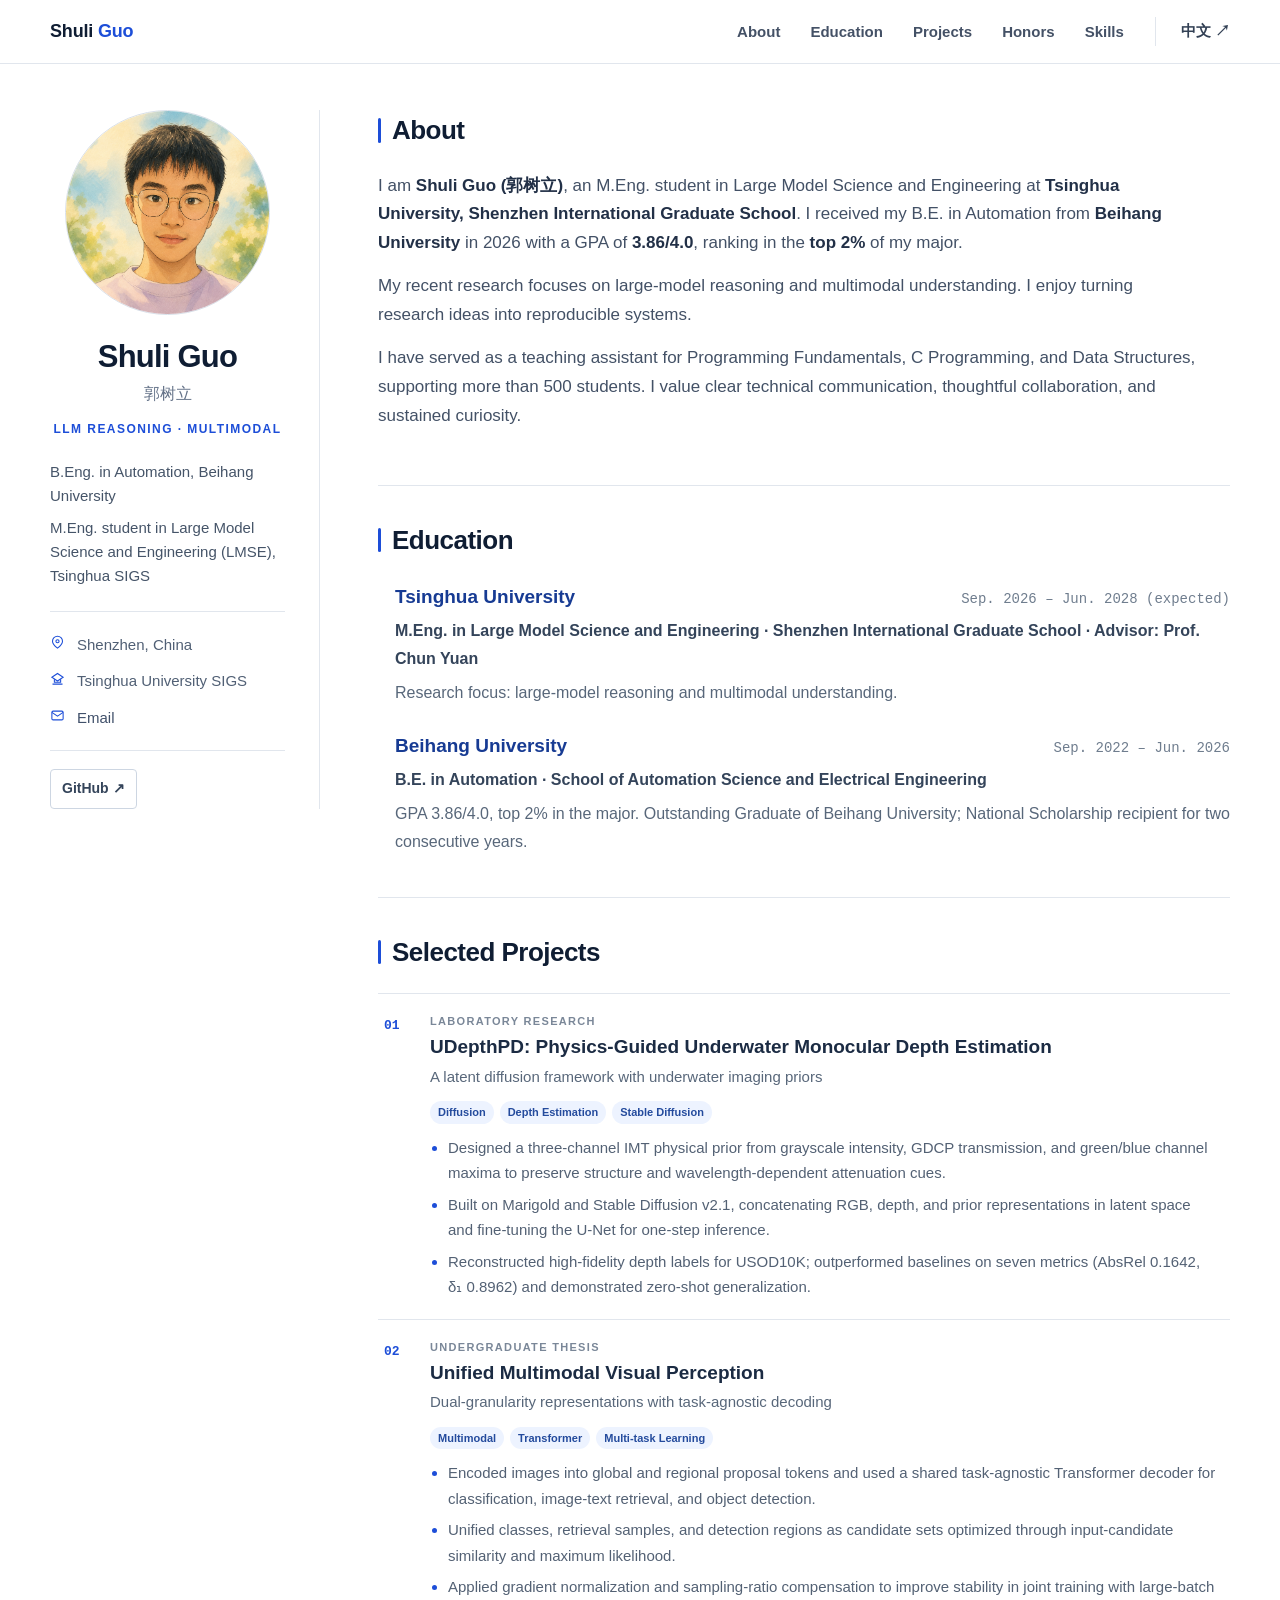
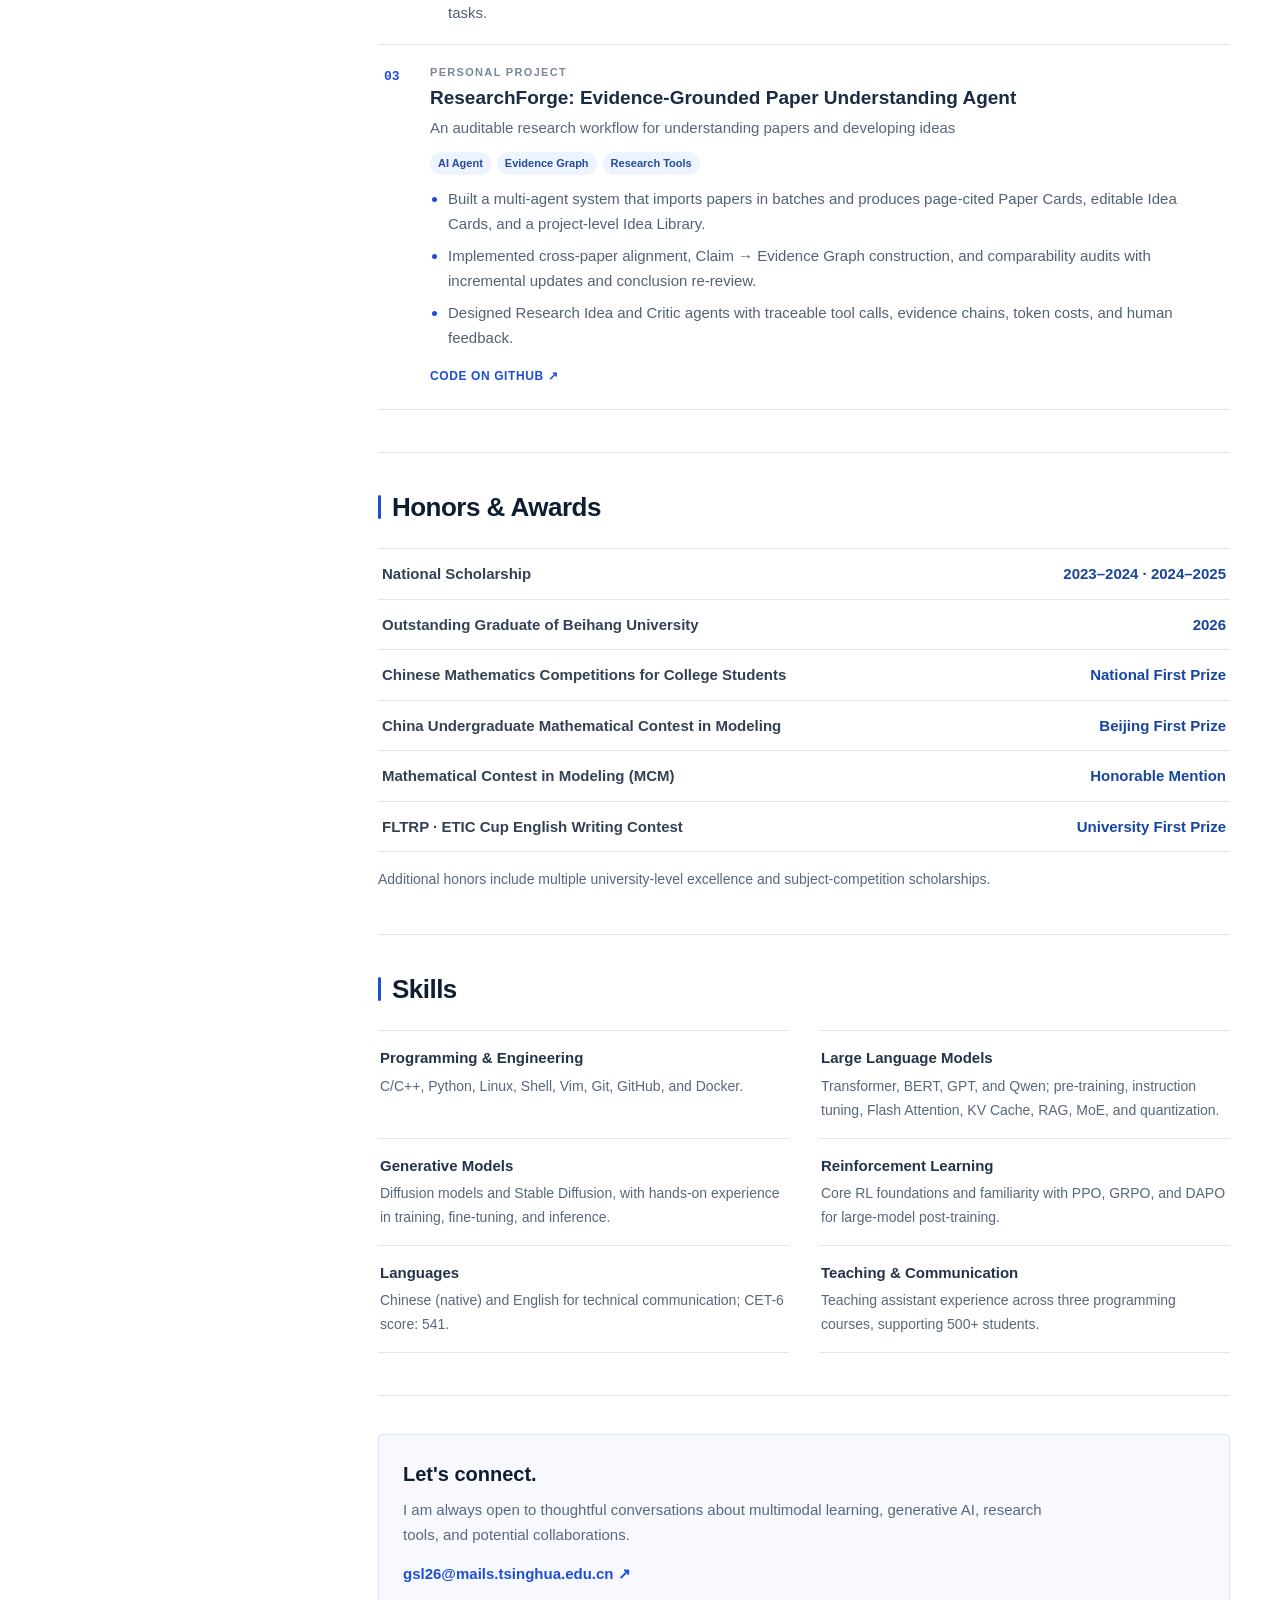
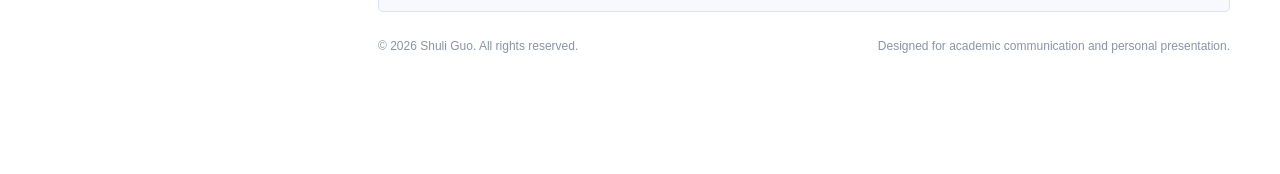
==== site/index.html @ 5a48313c "Refine research focus and simplify about section" ====
<!doctype html>
<html lang="en">
<head>
  <meta charset="utf-8">
  <meta name="viewport" content="width=device-width, initial-scale=1">
  <title>Shuli Guo — Homepage</title>
  <meta name="description" content="Shuli Guo — large language models, generative AI, multimodal perception, and research agents.">
  <link rel="canonical" href="https://baymaxthu.github.io/">
  <link rel="alternate" hreflang="en" href="https://baymaxthu.github.io/">
  <link rel="alternate" hreflang="zh-CN" href="https://baymaxthu.github.io/zh/">
  <meta property="og:type" content="website">
  <meta property="og:title" content="Shuli Guo — Homepage">
  <meta property="og:description" content="Large Language Models · Generative AI · Multimodal Perception">
  <meta property="og:url" content="https://baymaxthu.github.io/">
  <meta property="og:image" content="https://baymaxthu.github.io/assets/img/og.png">
  <link rel="stylesheet" href="assets/css/main.css">
</head>
<body>
  <header class="masthead">
    <div class="masthead-inner">
      <a class="site-title" href="#about">Shuli <span>Guo</span></a>
      <nav class="nav-links" aria-label="Primary navigation">
        <a href="#about">About</a>
        <a href="#education">Education</a>
        <a href="#projects">Projects</a>
        <a href="#honors">Honors</a>
        <a href="#skills">Skills</a>
      </nav>
      <div class="language-switch">
        <a href="zh/" lang="zh-CN" aria-label="切换到中文">中文 <span aria-hidden="true">↗</span></a>
      </div>
    </div>
  </header>

  <main class="page-shell">
    <aside class="profile" aria-label="Profile">
      <div class="avatar"><img src="assets/img/avatar.png" alt="Portrait of Shuli Guo"></div>
      <h1>Shuli Guo</h1>
      <p class="cn-name">郭树立</p>
      <p class="keywords">LLM REASONING · MULTIMODAL</p>
      <p class="bio education-bio">
        <span>B.Eng. in Automation, Beihang University</span>
        <span>M.Eng. student in Large Model Science and Engineering (LMSE), Tsinghua SIGS</span>
      </p>

      <ul class="profile-meta">
        <li>
          <svg viewBox="0 0 24 24" fill="none" stroke="currentColor"><path d="M20 10c0 5-8 11-8 11S4 15 4 10a8 8 0 1 1 16 0Z"/><circle cx="12" cy="10" r="2.5"/></svg>
          <span>Shenzhen, China</span>
        </li>
        <li>
          <svg viewBox="0 0 24 24" fill="none" stroke="currentColor"><path d="m3 10 9-6 9 6-9 6-9-6Z"/><path d="M7 13v5h10v-5M4 21h16"/></svg>
          <span>Tsinghua University SIGS</span>
        </li>
        <li>
          <svg viewBox="0 0 24 24" fill="none" stroke="currentColor"><rect x="3" y="5" width="18" height="14" rx="2"/><path d="m3 7 9 6 9-6"/></svg>
          <a href="mailto:gsl26@mails.tsinghua.edu.cn">Email</a>
        </li>
      </ul>

      <div class="profile-actions">
        <a href="https://github.com/BaymaxTHU" target="_blank" rel="noreferrer">GitHub ↗</a>
      </div>
    </aside>

    <article class="content">
      <section id="about" class="intro anchor">
        <div class="section-title"><h2>About</h2></div>
        <p>
          I am <strong>Shuli Guo (郭树立)</strong>, an M.Eng. student in Large Model Science and Engineering at <strong>Tsinghua University, Shenzhen International Graduate School</strong>. I received my B.E. in Automation from <strong>Beihang University</strong> in 2026 with a GPA of <strong>3.86/4.0</strong>, ranking in the <strong>top 2%</strong> of my major.
        </p>
        <p>
          My recent research focuses on large-model reasoning and multimodal understanding. I enjoy turning research ideas into reproducible systems.
        </p>
        <p>
          I have served as a teaching assistant for Programming Fundamentals, C Programming, and Data Structures, supporting more than 500 students. I value clear technical communication, thoughtful collaboration, and sustained curiosity.
        </p>
      </section>

      <section id="education" class="section anchor">
        <div class="section-title"><h2>Education</h2><span>02</span></div>
        <div class="cv-list">
          <div class="cv-item">
            <div class="cv-header"><h3>Tsinghua University</h3><time>Sep. 2026 – Jun. 2028 (expected)</time></div>
            <div class="cv-meta">M.Eng. in Large Model Science and Engineering · Shenzhen International Graduate School · Advisor: Prof. Chun Yuan</div>
            <p>Research focus: large-model reasoning and multimodal understanding.</p>
          </div>
          <div class="cv-item">
            <div class="cv-header"><h3>Beihang University</h3><time>Sep. 2022 – Jun. 2026</time></div>
            <div class="cv-meta">B.E. in Automation · School of Automation Science and Electrical Engineering</div>
            <p>GPA 3.86/4.0, top 2% in the major. Outstanding Graduate of Beihang University; National Scholarship recipient for two consecutive years.</p>
          </div>
        </div>
      </section>

      <section id="projects" class="section anchor">
        <div class="section-title"><h2>Selected Projects</h2><span>03</span></div>
        <div class="project-list">
          <article class="project">
            <div class="project-index">01</div>
            <div class="project-body">
              <p class="project-label">Laboratory Research</p>
              <h3>UDepthPD: Physics-Guided Underwater Monocular Depth Estimation</h3>
              <p class="project-subtitle">A latent diffusion framework with underwater imaging priors</p>
              <div class="project-tags"><span>Diffusion</span><span>Depth Estimation</span><span>Stable Diffusion</span></div>
              <ul>
                <li>Designed a three-channel IMT physical prior from grayscale intensity, GDCP transmission, and green/blue channel maxima to preserve structure and wavelength-dependent attenuation cues.</li>
                <li>Built on Marigold and Stable Diffusion v2.1, concatenating RGB, depth, and prior representations in latent space and fine-tuning the U-Net for one-step inference.</li>
                <li>Reconstructed high-fidelity depth labels for USOD10K; outperformed baselines on seven metrics (AbsRel 0.1642, δ₁ 0.8962) and demonstrated zero-shot generalization.</li>
              </ul>
            </div>
          </article>

          <article class="project">
            <div class="project-index">02</div>
            <div class="project-body">
              <p class="project-label">Undergraduate Thesis</p>
              <h3>Unified Multimodal Visual Perception</h3>
              <p class="project-subtitle">Dual-granularity representations with task-agnostic decoding</p>
              <div class="project-tags"><span>Multimodal</span><span>Transformer</span><span>Multi-task Learning</span></div>
              <ul>
                <li>Encoded images into global and regional proposal tokens and used a shared task-agnostic Transformer decoder for classification, image-text retrieval, and object detection.</li>
                <li>Unified classes, retrieval samples, and detection regions as candidate sets optimized through input-candidate similarity and maximum likelihood.</li>
                <li>Applied gradient normalization and sampling-ratio compensation to improve stability in joint training with large-batch tasks.</li>
              </ul>
            </div>
          </article>

          <article class="project">
            <div class="project-index">03</div>
            <div class="project-body">
              <p class="project-label">Personal Project</p>
              <h3>ResearchForge: Evidence-Grounded Paper Understanding Agent</h3>
              <p class="project-subtitle">An auditable research workflow for understanding papers and developing ideas</p>
              <div class="project-tags"><span>AI Agent</span><span>Evidence Graph</span><span>Research Tools</span></div>
              <ul>
                <li>Built a multi-agent system that imports papers in batches and produces page-cited Paper Cards, editable Idea Cards, and a project-level Idea Library.</li>
                <li>Implemented cross-paper alignment, Claim → Evidence Graph construction, and comparability audits with incremental updates and conclusion re-review.</li>
                <li>Designed Research Idea and Critic agents with traceable tool calls, evidence chains, token costs, and human feedback.</li>
              </ul>
              <div class="project-links"><a href="https://github.com/BaymaxTHU/ResearchForge" target="_blank" rel="noreferrer">Code on GitHub ↗</a></div>
            </div>
          </article>
        </div>
      </section>

      <section id="honors" class="section anchor">
        <div class="section-title"><h2>Honors &amp; Awards</h2><span>04</span></div>
        <div class="honors">
          <div class="honor"><strong>National Scholarship</strong><span>2023–2024 · 2024–2025</span></div>
          <div class="honor"><strong>Outstanding Graduate of Beihang University</strong><span>2026</span></div>
          <div class="honor"><strong>Chinese Mathematics Competitions for College Students</strong><span>National First Prize</span></div>
          <div class="honor"><strong>China Undergraduate Mathematical Contest in Modeling</strong><span>Beijing First Prize</span></div>
          <div class="honor"><strong>Mathematical Contest in Modeling (MCM)</strong><span>Honorable Mention</span></div>
          <div class="honor"><strong>FLTRP · ETIC Cup English Writing Contest</strong><span>University First Prize</span></div>
        </div>
        <p class="honor-note">Additional honors include multiple university-level excellence and subject-competition scholarships.</p>
      </section>

      <section id="skills" class="section anchor">
        <div class="section-title"><h2>Skills</h2><span>05</span></div>
        <div class="skills-grid">
          <div class="skill"><h3>Programming &amp; Engineering</h3><p>C/C++, Python, Linux, Shell, Vim, Git, GitHub, and Docker.</p></div>
          <div class="skill"><h3>Large Language Models</h3><p>Transformer, BERT, GPT, and Qwen; pre-training, instruction tuning, Flash Attention, KV Cache, RAG, MoE, and quantization.</p></div>
          <div class="skill"><h3>Generative Models</h3><p>Diffusion models and Stable Diffusion, with hands-on experience in training, fine-tuning, and inference.</p></div>
          <div class="skill"><h3>Reinforcement Learning</h3><p>Core RL foundations and familiarity with PPO, GRPO, and DAPO for large-model post-training.</p></div>
          <div class="skill"><h3>Languages</h3><p>Chinese (native) and English for technical communication; CET-6 score: 541.</p></div>
          <div class="skill"><h3>Teaching &amp; Communication</h3><p>Teaching assistant experience across three programming courses, supporting 500+ students.</p></div>
        </div>
      </section>

      <section class="section anchor" id="contact">
        <div class="contact-box">
          <h2>Let&apos;s connect.</h2>
          <p>I am always open to thoughtful conversations about multimodal learning, generative AI, research tools, and potential collaborations.</p>
          <a href="mailto:gsl26@mails.tsinghua.edu.cn">gsl26@mails.tsinghua.edu.cn ↗</a>
        </div>
        <footer class="page-footer"><span>© 2026 Shuli Guo. All rights reserved.</span><span>Designed for academic communication and personal presentation.</span></footer>
      </section>
    </article>
  </main>
</body>
</html>
---- site/assets/css/main.css ----
:root {
  --ink: #152033;
  --heading: #0f1d33;
  --muted: #58677a;
  --soft-muted: #7c8999;
  --line: #e1e6ed;
  --soft: #f7f9fc;
  --paper: #ffffff;
  --accent: #1d4ed8;
  --accent-dark: #153da8;
  --nav-height: 64px;
}

* { box-sizing: border-box; }
html { scroll-behavior: smooth; }
body {
  margin: 0;
  background: var(--paper);
  color: var(--ink);
  font-family: "Trebuchet MS", "PingFang SC", "Microsoft YaHei", Helvetica, Arial, sans-serif;
  font-size: 17px;
  line-height: 1.7;
  text-rendering: optimizeLegibility;
  -webkit-font-smoothing: antialiased;
}
a { color: var(--accent); text-decoration: none; }
a:hover { color: var(--accent-dark); }
::selection { background: #dbe7ff; color: #10265e; }

.masthead {
  position: sticky;
  top: 0;
  z-index: 50;
  height: var(--nav-height);
  border-bottom: 1px solid var(--line);
  background: rgb(255 255 255 / 94%);
  backdrop-filter: blur(14px);
}
.masthead-inner {
  display: flex;
  align-items: center;
  width: min(1180px, calc(100% - 48px));
  height: 100%;
  margin: 0 auto;
}
.site-title {
  margin-right: auto;
  color: var(--heading);
  font-size: 18px;
  font-weight: 760;
  letter-spacing: -.01em;
}
.site-title span { color: var(--accent); }
.nav-links { display: flex; align-items: center; gap: 30px; }
.nav-links a {
  position: relative;
  color: #445166;
  font-size: 15px;
  font-weight: 560;
}
.nav-links a::after {
  content: "";
  position: absolute;
  right: 100%;
  bottom: -9px;
  left: 0;
  height: 2px;
  background: var(--accent);
  transition: right .18s ease;
}
.nav-links a:hover { color: var(--accent); }
.nav-links a:hover::after { right: 0; }
.language-switch { margin-left: 31px; padding-left: 25px; border-left: 1px solid var(--line); }
.language-switch a { color: #334155; font-size: 15px; font-weight: 650; }

.page-shell {
  display: grid;
  grid-template-columns: 270px minmax(0, 1fr);
  gap: 58px;
  width: min(1180px, calc(100% - 48px));
  margin: 0 auto;
  padding: 46px 0 76px;
}
.profile {
  position: sticky;
  top: calc(var(--nav-height) + 36px);
  align-self: start;
  padding-right: 34px;
  border-right: 1px solid var(--line);
}
.avatar {
  width: 205px;
  height: 205px;
  margin: 0 auto 23px;
  overflow: hidden;
  border: 1px solid #d9e0e9;
  border-radius: 50%;
  background: var(--soft);
}
.avatar img { width: 100%; height: 100%; object-fit: cover; object-position: center; }
.profile h1 {
  margin: 0;
  color: var(--heading);
  font-size: 31px;
  font-weight: 780;
  line-height: 1.2;
  text-align: center;
  letter-spacing: -.025em;
}
.profile .cn-name { margin: 5px 0 12px; color: #657389; font-size: 16px; text-align: center; }
.profile .keywords { margin: 0 0 20px; color: var(--accent); font-size: 12px; font-weight: 780; letter-spacing: .12em; text-align: center; }
.profile .bio { margin: 0 0 23px; color: #455468; font-size: 15px; line-height: 1.6; }
.profile .education-bio { display: grid; gap: 8px; }
.profile .education-bio span { display: block; }
.profile-meta {
  display: grid;
  gap: 11px;
  padding: 20px 0;
  margin: 0;
  border-top: 1px solid var(--line);
  border-bottom: 1px solid var(--line);
  list-style: none;
}
.profile-meta li { display: grid; grid-template-columns: 18px 1fr; align-items: start; gap: 9px; color: #516075; font-size: 15px; }
.profile-meta svg { width: 15px; height: 15px; margin-top: 3px; color: var(--accent); stroke-width: 1.7; }
.profile-meta a { color: #40506a; }
.profile-actions { display: flex; gap: 8px; margin-top: 18px; }
.profile-actions a {
  display: inline-flex;
  align-items: center;
  padding: 7px 11px;
  border: 1px solid #cdd6e2;
  border-radius: 4px;
  color: #34445a;
  background: #fff;
  font-size: 14px;
  font-weight: 650;
  transition: color .18s, border-color .18s, background .18s;
}
.profile-actions a:hover { color: var(--accent); border-color: #9db4ed; background: #f8faff; }

.content { min-width: 0; padding-top: 4px; }
.anchor { scroll-margin-top: calc(var(--nav-height) + 24px); }
.intro { padding: 0 0 40px; }
.intro p { max-width: 820px; margin: 0 0 14px; color: #435166; font-size: 17px; }
.intro strong { color: #223047; font-weight: 700; }
.section { padding: 38px 0 42px; border-top: 1px solid var(--line); }
.section-title {
  position: relative;
  display: flex;
  align-items: center;
  gap: 10px;
  margin: 0 0 25px;
  padding-left: 14px;
}
.section-title::before {
  content: "";
  position: absolute;
  top: 4px;
  bottom: 4px;
  left: 0;
  width: 3px;
  border-radius: 2px;
  background: var(--accent);
}
.section-title h2 { margin: 0; color: var(--heading); font-size: 26px; font-weight: 730; line-height: 1.25; letter-spacing: -.02em; }
.section-title > span { display: none; }

.cv-list { display: grid; gap: 24px; }
.cv-item { padding-left: 17px; }
.cv-item::before { display: none; }
.cv-header { display: flex; align-items: baseline; justify-content: space-between; gap: 24px; }
.cv-header h3 { margin: 0; color: #173b93; font-size: 19px; font-weight: 720; }
.cv-header time { flex: 0 0 auto; color: #6f7d8e; font-family: ui-monospace, "SFMono-Regular", Consolas, monospace; font-size: 14px; }
.cv-meta { margin: 4px 0 7px; color: #34445a; font-size: 16px; font-weight: 620; }
.cv-item p { margin: 0; color: var(--muted); font-size: 16px; }

.project-list { display: grid; }
.project {
  display: grid;
  grid-template-columns: 52px 1fr;
  border-top: 1px solid var(--line);
  background: #fff;
}
.project:last-child { border-bottom: 1px solid var(--line); }
.project:hover { background: #fafbfe; }
.project-index {
  display: flex;
  justify-content: flex-start;
  padding: 21px 0 0 6px;
  color: var(--accent);
  font-family: ui-monospace, "SFMono-Regular", Consolas, monospace;
  font-size: 13px;
  font-weight: 740;
}
.project-body { padding: 18px 12px 19px 0; }
.project-label { margin: 0 0 3px; color: #7a8798; font-size: 11px; font-weight: 800; letter-spacing: .12em; text-transform: uppercase; }
.project h3 { margin: 0; color: #1b2b43; font-size: 19px; font-weight: 700; line-height: 1.4; }
.project-subtitle { margin: 3px 0 12px; color: var(--muted); font-size: 15px; }
.project-tags { display: flex; flex-wrap: wrap; gap: 6px; margin-bottom: 11px; }
.project-tags span { padding: 2px 8px; border-radius: 99px; background: #edf3ff; color: #244b9d; font-size: 11px; font-weight: 650; }
.project ul { display: grid; gap: 6px; padding-left: 18px; margin: 0; color: #536174; font-size: 15px; }
.project li::marker { color: var(--accent); }
.project-links { margin-top: 10px; }
.project-links a { font-size: 12px; font-weight: 750; letter-spacing: .05em; text-transform: uppercase; }

.honors { display: grid; border-top: 1px solid var(--line); }
.honor { display: grid; grid-template-columns: 1fr auto; gap: 20px; padding: 12px 4px; border-bottom: 1px solid var(--line); }
.honor strong { color: #344155; font-size: 15px; font-weight: 620; }
.honor span { color: #17459f; font-size: 15px; font-weight: 650; }
.honor-note { margin: 16px 0 0; color: var(--muted); font-size: 14px; }

.skills-grid { display: grid; grid-template-columns: repeat(2, 1fr); column-gap: 30px; row-gap: 0; }
.skill { padding: 14px 2px 15px; border-top: 1px solid var(--line); }
.skill:nth-last-child(-n + 2) { border-bottom: 1px solid var(--line); }
.skill h3 { margin: 0 0 4px; color: #24334a; font-size: 15px; }
.skill p { margin: 0; color: var(--muted); font-size: 14px; }

.contact-box { padding: 22px 24px; border: 1px solid #d9e3f7; border-radius: 5px; background: #f7f9fe; }
.contact-box h2 { margin: 0 0 6px; color: var(--heading); font-size: 20px; font-weight: 720; }
.contact-box p { max-width: 640px; margin: 0 0 12px; color: #59687b; font-size: 15px; }
.contact-box a { color: var(--accent); font-size: 15px; font-weight: 680; }
.page-footer { display: flex; justify-content: space-between; padding-top: 24px; color: #8a95a4; font-size: 12px; }

@media (max-width: 930px) {
  .nav-links { gap: 18px; }
  .page-shell { grid-template-columns: 220px minmax(0, 1fr); gap: 38px; }
  .profile { padding-right: 24px; }
  .avatar { width: 165px; height: 165px; }
}

@media (max-width: 720px) {
  :root { --nav-height: 58px; }
  .masthead-inner { width: calc(100% - 30px); }
  .nav-links { display: none; }
  .language-switch { margin-left: 12px; padding-left: 12px; }
  .page-shell { display: block; width: min(100% - 32px, 620px); padding-top: 27px; }
  .profile {
    position: static;
    display: grid;
    grid-template-columns: 96px 1fr;
    column-gap: 18px;
    padding: 0 0 27px;
    border-right: 0;
    border-bottom: 1px solid var(--line);
  }
  .avatar { grid-row: span 4; width: 96px; height: 96px; margin: 0; }
  .profile h1 { align-self: end; font-size: 23px; text-align: left; }
  .profile .cn-name, .profile .keywords { margin-bottom: 3px; text-align: left; }
  .profile .bio { grid-column: 1 / -1; margin: 17px 0 0; }
  .profile-meta { grid-column: 1 / -1; grid-template-columns: repeat(2, 1fr); margin-top: 17px; }
  .profile-actions { grid-column: 1 / -1; }
  .content { padding-top: 31px; }
  .intro { padding-bottom: 35px; }
  .section { padding: 34px 0 38px; }
  .cv-header { display: block; }
  .cv-header time { display: block; margin-top: 3px; }
  .project { grid-template-columns: 38px 1fr; }
  .project-index { padding-left: 2px; }
  .project-body { padding-right: 0; }
  .honor { grid-template-columns: 1fr; gap: 2px; }
  .skills-grid { grid-template-columns: 1fr; }
  .skill:nth-last-child(2) { border-bottom: 0; }
  .page-footer { display: grid; gap: 2px; }
}

@media (prefers-reduced-motion: reduce) {
  html { scroll-behavior: auto; }
  *, *::before, *::after { transition: none !important; }
}
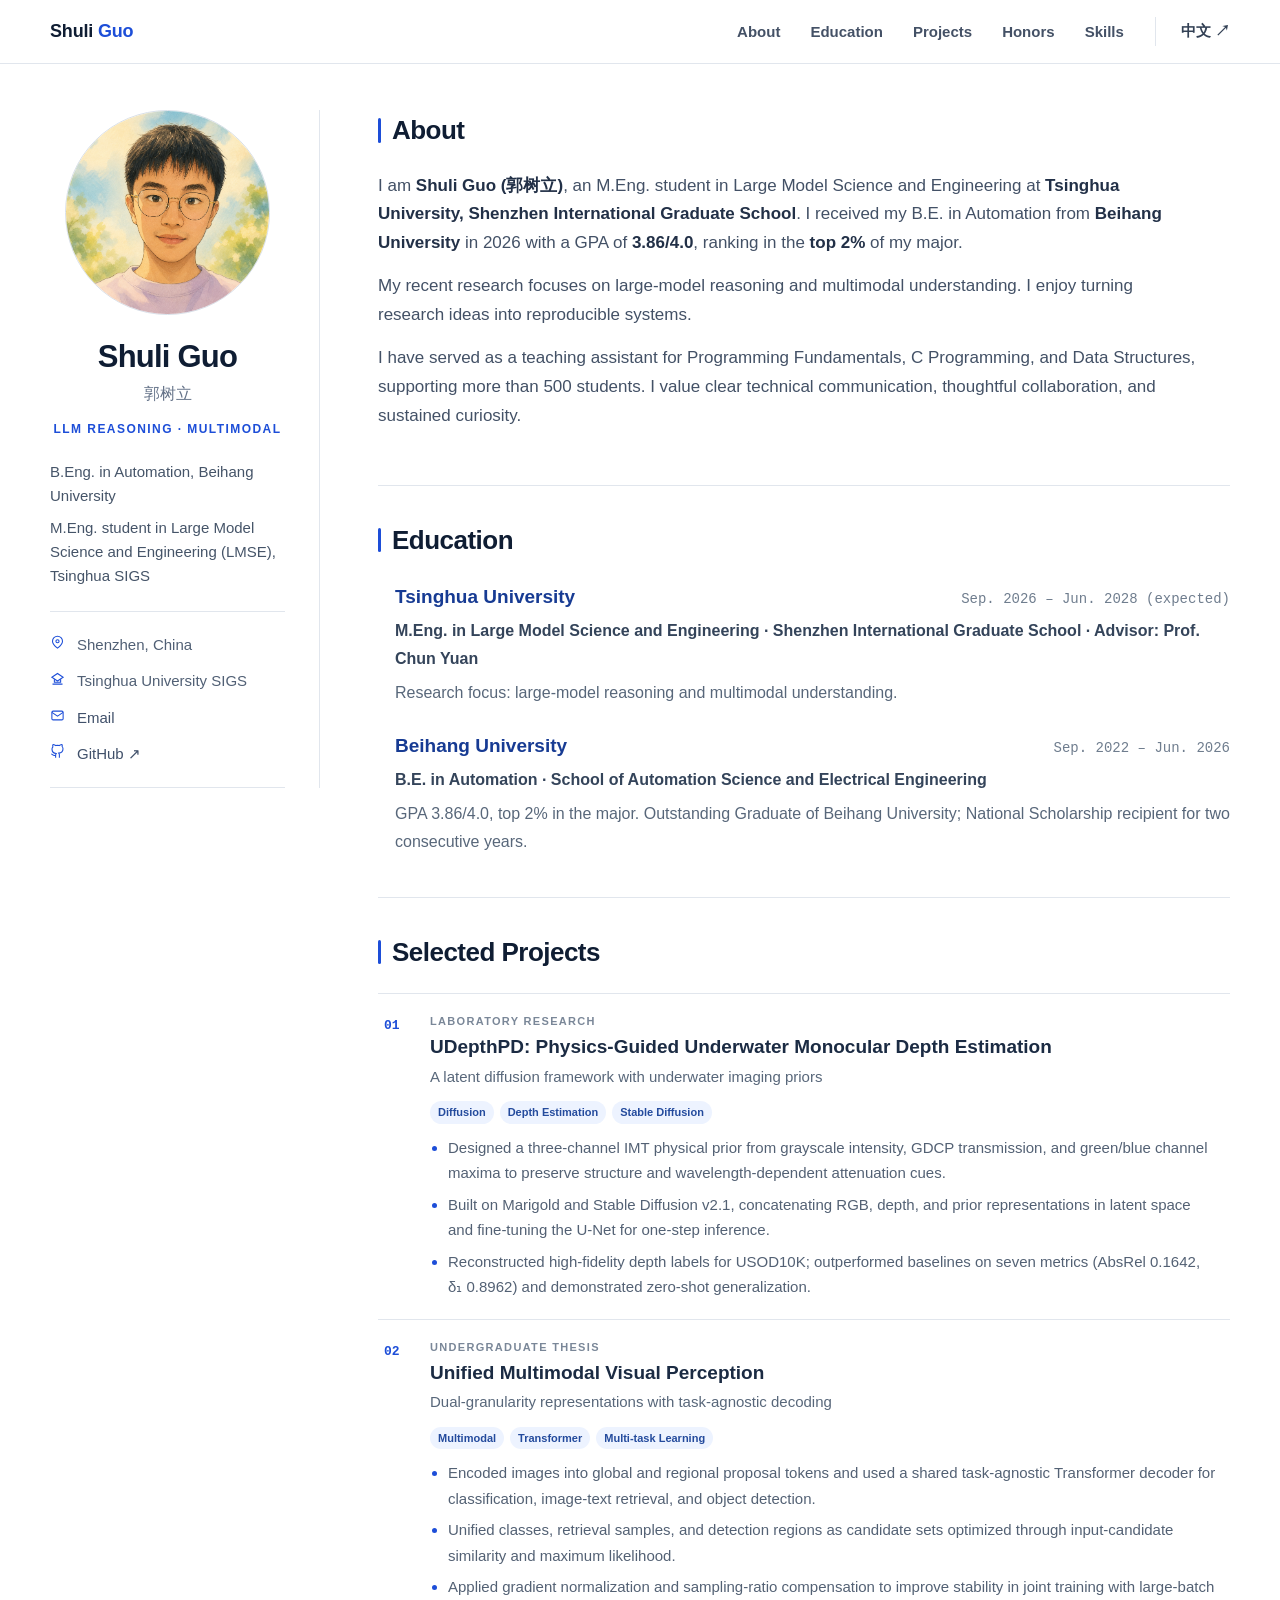
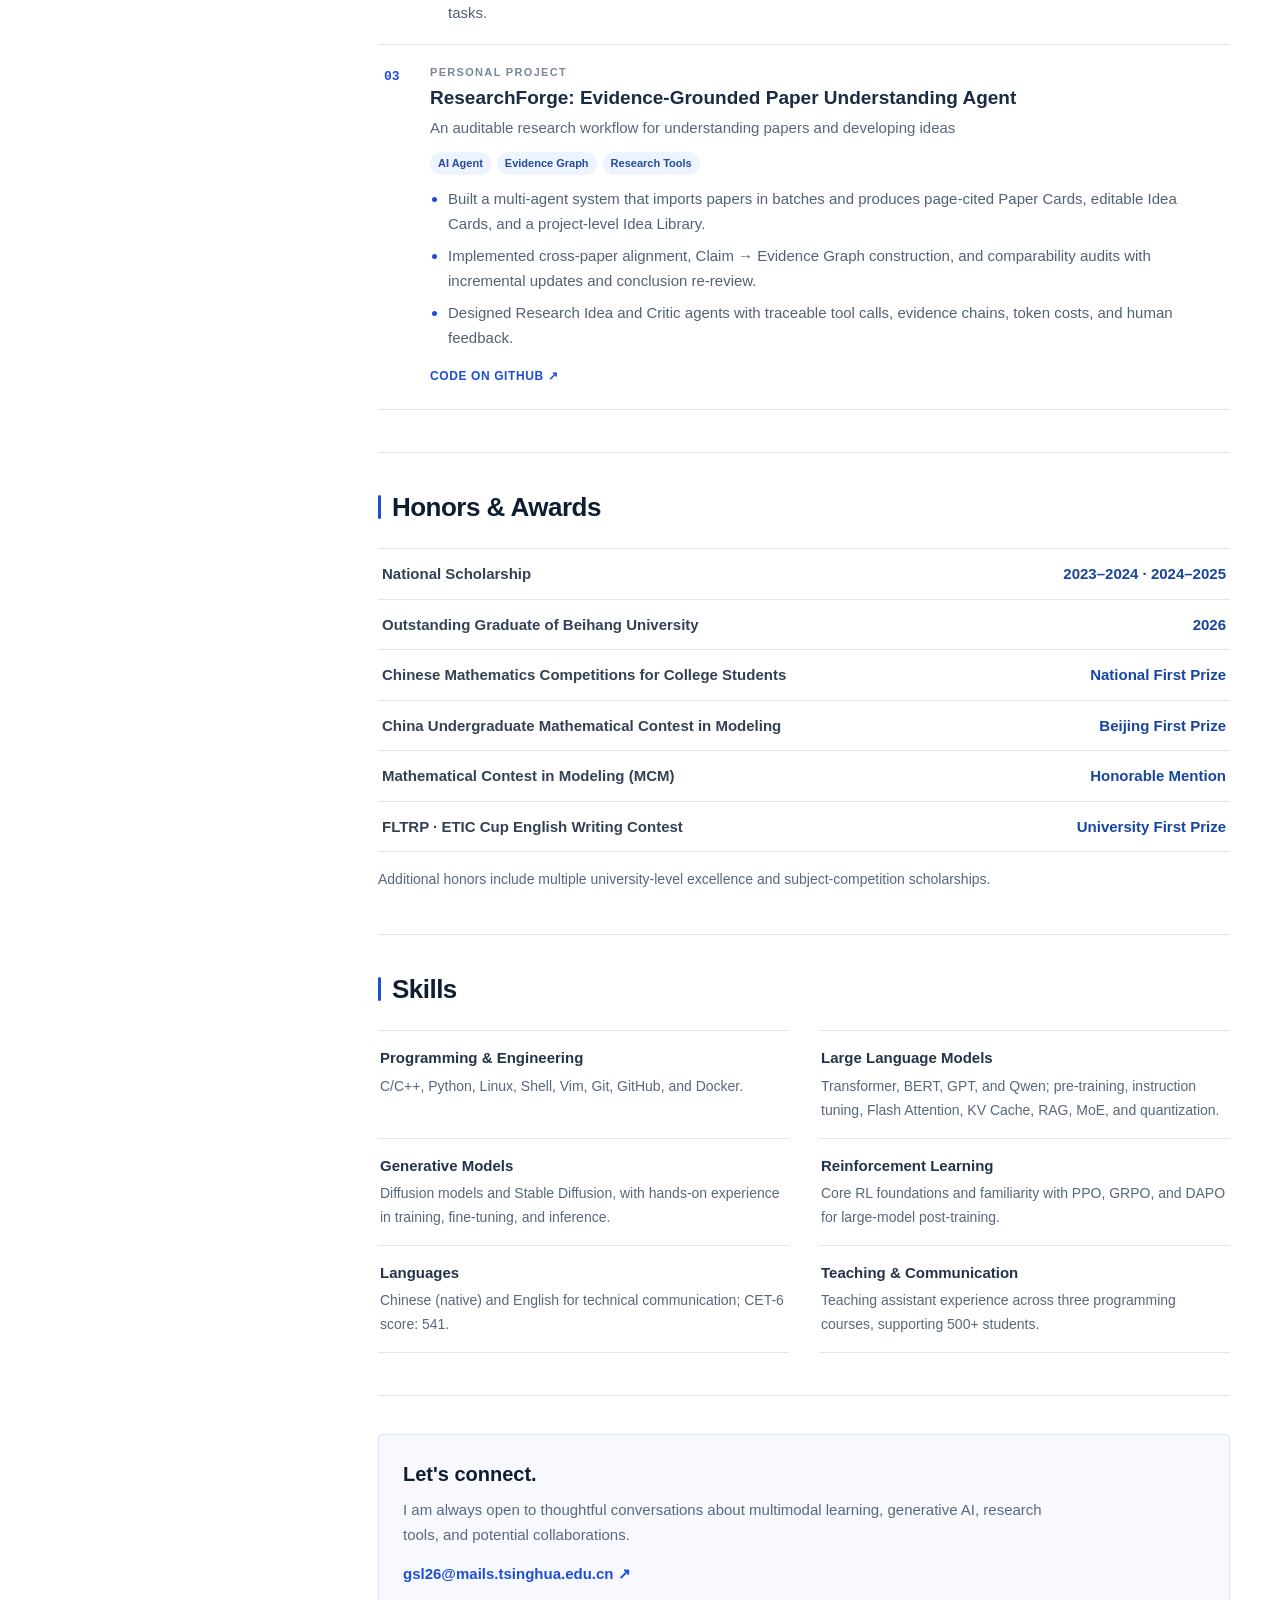
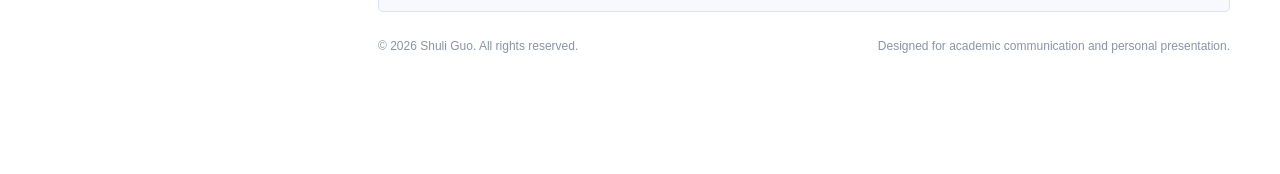
==== commit e0f8339d: "Move GitHub link into profile details" ====
--- a/site/index.html
+++ b/site/index.html
@@ -56,11 +56,11 @@
           <svg viewBox="0 0 24 24" fill="none" stroke="currentColor"><rect x="3" y="5" width="18" height="14" rx="2"/><path d="m3 7 9 6 9-6"/></svg>
           <a href="mailto:gsl26@mails.tsinghua.edu.cn">Email</a>
         </li>
+        <li>
+          <svg viewBox="0 0 24 24" fill="none" stroke="currentColor"><path d="M15 22v-4a4.8 4.8 0 0 0-1-3.5c3.3-.4 6.8-1.6 6.8-7A5.4 5.4 0 0 0 19.4 4 5 5 0 0 0 19.3 1S18.2.6 15 2.5a13.4 13.4 0 0 0-6 0C5.8.6 4.7 1 4.7 1a5 5 0 0 0-.1 3.5 5.4 5.4 0 0 0-1.4 3.7c0 5.4 3.5 6.6 6.8 7A4.8 4.8 0 0 0 9 18v4"/><path d="M9 18c-4.5 1.4-5-2-7-2"/></svg>
+          <a href="https://github.com/BaymaxTHU" target="_blank" rel="noreferrer">GitHub ↗</a>
+        </li>
       </ul>
-
-      <div class="profile-actions">
-        <a href="https://github.com/BaymaxTHU" target="_blank" rel="noreferrer">GitHub ↗</a>
-      </div>
     </aside>
 
     <article class="content">
--- a/site/assets/css/main.css
+++ b/site/assets/css/main.css
@@ -124,21 +124,6 @@
 .profile-meta li { display: grid; grid-template-columns: 18px 1fr; align-items: start; gap: 9px; color: #516075; font-size: 15px; }
 .profile-meta svg { width: 15px; height: 15px; margin-top: 3px; color: var(--accent); stroke-width: 1.7; }
 .profile-meta a { color: #40506a; }
-.profile-actions { display: flex; gap: 8px; margin-top: 18px; }
-.profile-actions a {
-  display: inline-flex;
-  align-items: center;
-  padding: 7px 11px;
-  border: 1px solid #cdd6e2;
-  border-radius: 4px;
-  color: #34445a;
-  background: #fff;
-  font-size: 14px;
-  font-weight: 650;
-  transition: color .18s, border-color .18s, background .18s;
-}
-.profile-actions a:hover { color: var(--accent); border-color: #9db4ed; background: #f8faff; }
-
 .content { min-width: 0; padding-top: 4px; }
 .anchor { scroll-margin-top: calc(var(--nav-height) + 24px); }
 .intro { padding: 0 0 40px; }
@@ -249,7 +234,6 @@
   .profile .cn-name, .profile .keywords { margin-bottom: 3px; text-align: left; }
   .profile .bio { grid-column: 1 / -1; margin: 17px 0 0; }
   .profile-meta { grid-column: 1 / -1; grid-template-columns: repeat(2, 1fr); margin-top: 17px; }
-  .profile-actions { grid-column: 1 / -1; }
   .content { padding-top: 31px; }
   .intro { padding-bottom: 35px; }
   .section { padding: 34px 0 38px; }
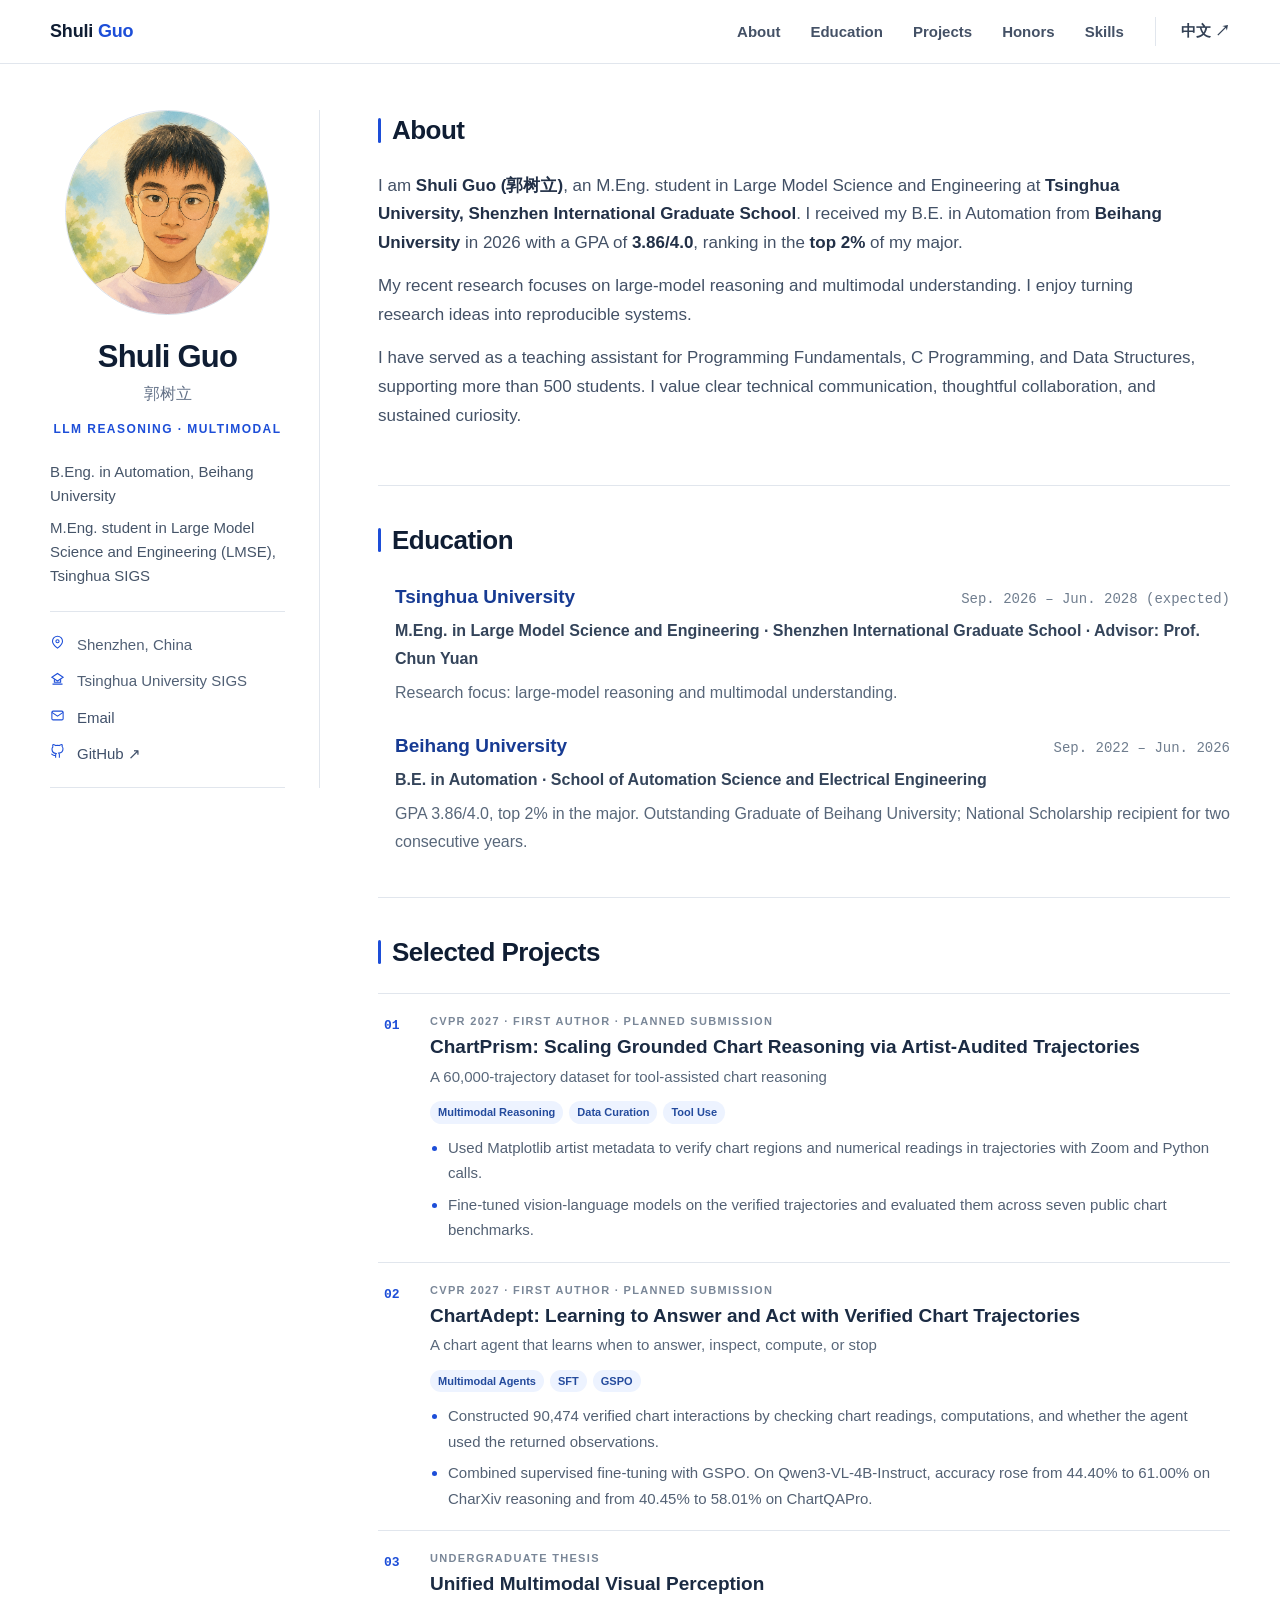
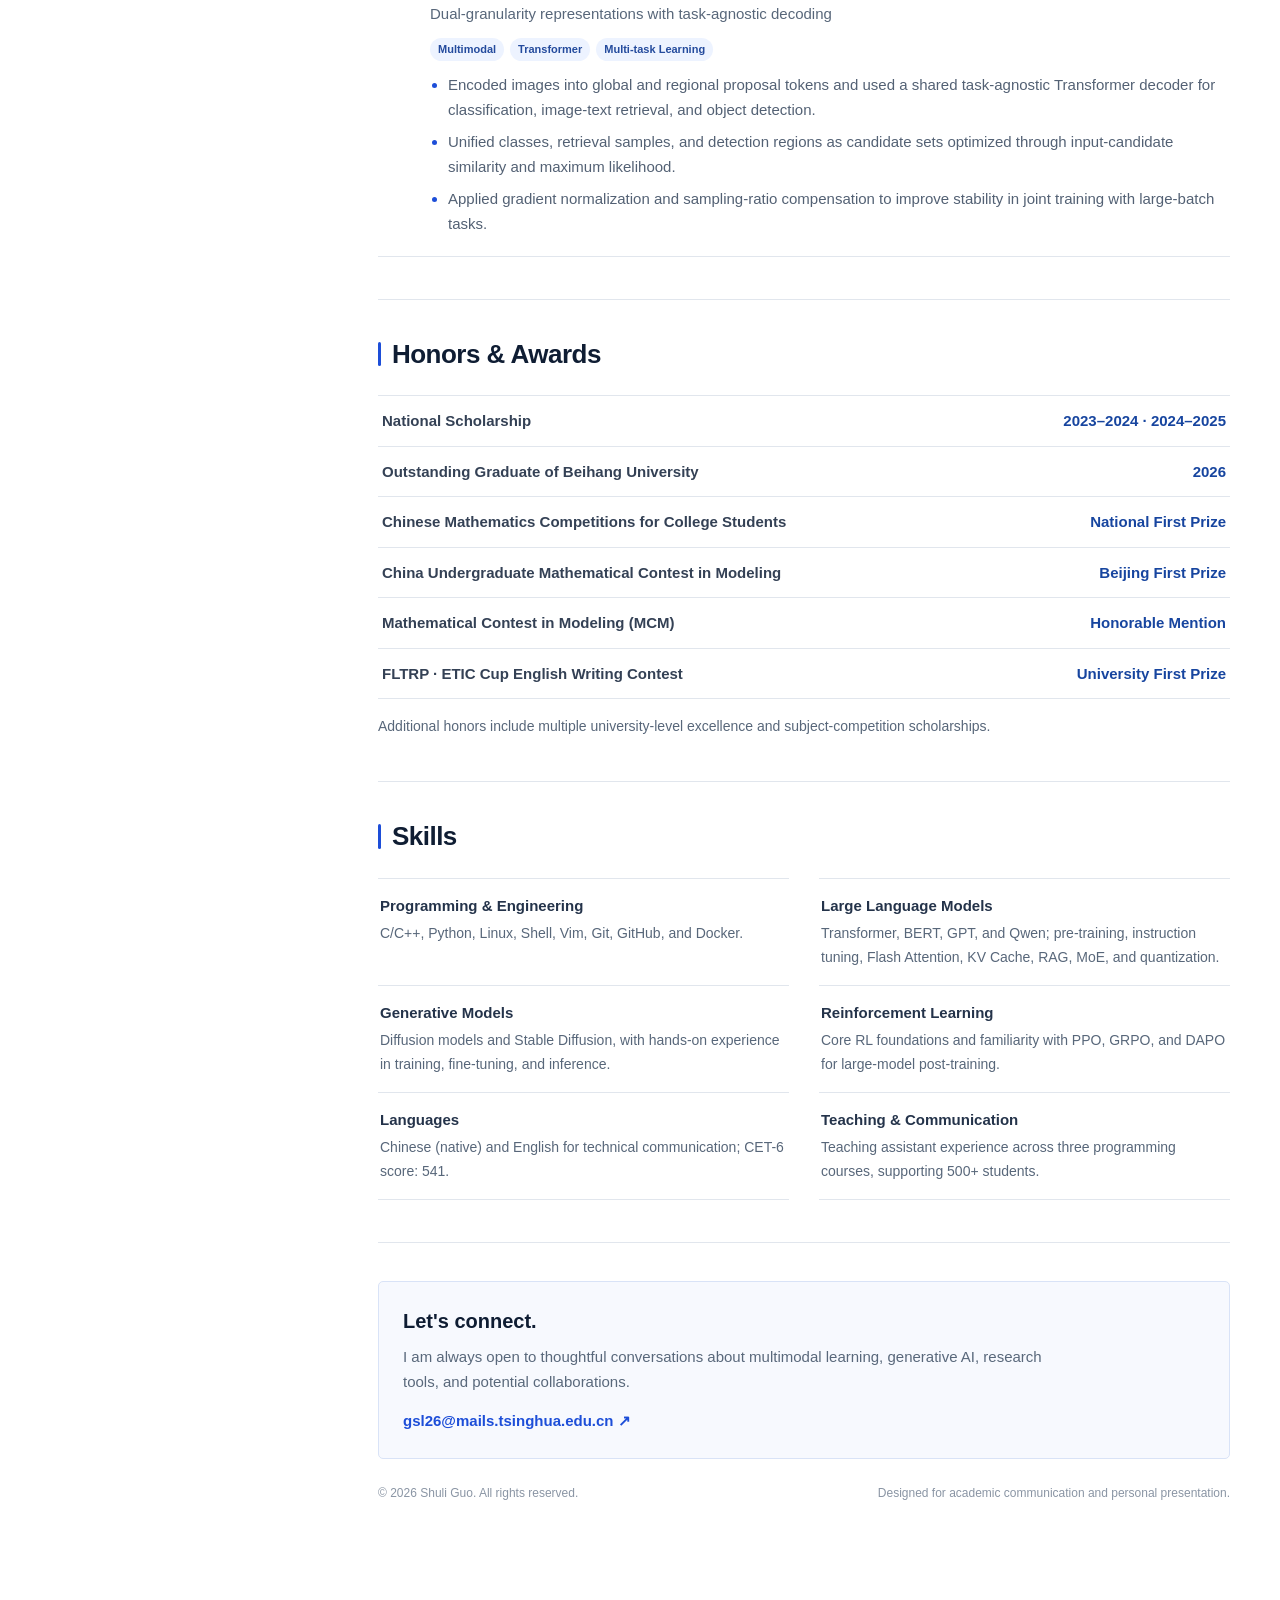
==== commit 722d9892: "Feature ChartPrism and ChartAdept on homepage" ====
--- a/site/index.html
+++ b/site/index.html
@@ -99,20 +99,33 @@
           <article class="project">
             <div class="project-index">01</div>
             <div class="project-body">
-              <p class="project-label">Laboratory Research</p>
-              <h3>UDepthPD: Physics-Guided Underwater Monocular Depth Estimation</h3>
-              <p class="project-subtitle">A latent diffusion framework with underwater imaging priors</p>
-              <div class="project-tags"><span>Diffusion</span><span>Depth Estimation</span><span>Stable Diffusion</span></div>
+              <p class="project-label">CVPR 2027 · First Author · Planned Submission</p>
+              <h3>ChartPrism: Scaling Grounded Chart Reasoning via Artist-Audited Trajectories</h3>
+              <p class="project-subtitle">A 60,000-trajectory dataset for tool-assisted chart reasoning</p>
+              <div class="project-tags"><span>Multimodal Reasoning</span><span>Data Curation</span><span>Tool Use</span></div>
               <ul>
-                <li>Designed a three-channel IMT physical prior from grayscale intensity, GDCP transmission, and green/blue channel maxima to preserve structure and wavelength-dependent attenuation cues.</li>
-                <li>Built on Marigold and Stable Diffusion v2.1, concatenating RGB, depth, and prior representations in latent space and fine-tuning the U-Net for one-step inference.</li>
-                <li>Reconstructed high-fidelity depth labels for USOD10K; outperformed baselines on seven metrics (AbsRel 0.1642, δ₁ 0.8962) and demonstrated zero-shot generalization.</li>
+                <li>Used Matplotlib artist metadata to verify chart regions and numerical readings in trajectories with Zoom and Python calls.</li>
+                <li>Fine-tuned vision-language models on the verified trajectories and evaluated them across seven public chart benchmarks.</li>
               </ul>
             </div>
           </article>
 
           <article class="project">
             <div class="project-index">02</div>
+            <div class="project-body">
+              <p class="project-label">CVPR 2027 · First Author · Planned Submission</p>
+              <h3>ChartAdept: Learning to Answer and Act with Verified Chart Trajectories</h3>
+              <p class="project-subtitle">A chart agent that learns when to answer, inspect, compute, or stop</p>
+              <div class="project-tags"><span>Multimodal Agents</span><span>SFT</span><span>GSPO</span></div>
+              <ul>
+                <li>Constructed 90,474 verified chart interactions by checking chart readings, computations, and whether the agent used the returned observations.</li>
+                <li>Combined supervised fine-tuning with GSPO. On Qwen3-VL-4B-Instruct, accuracy rose from 44.40% to 61.00% on CharXiv reasoning and from 40.45% to 58.01% on ChartQAPro.</li>
+              </ul>
+            </div>
+          </article>
+
+          <article class="project">
+            <div class="project-index">03</div>
             <div class="project-body">
               <p class="project-label">Undergraduate Thesis</p>
               <h3>Unified Multimodal Visual Perception</h3>
@@ -123,22 +136,6 @@
                 <li>Unified classes, retrieval samples, and detection regions as candidate sets optimized through input-candidate similarity and maximum likelihood.</li>
                 <li>Applied gradient normalization and sampling-ratio compensation to improve stability in joint training with large-batch tasks.</li>
               </ul>
-            </div>
-          </article>
-
-          <article class="project">
-            <div class="project-index">03</div>
-            <div class="project-body">
-              <p class="project-label">Personal Project</p>
-              <h3>ResearchForge: Evidence-Grounded Paper Understanding Agent</h3>
-              <p class="project-subtitle">An auditable research workflow for understanding papers and developing ideas</p>
-              <div class="project-tags"><span>AI Agent</span><span>Evidence Graph</span><span>Research Tools</span></div>
-              <ul>
-                <li>Built a multi-agent system that imports papers in batches and produces page-cited Paper Cards, editable Idea Cards, and a project-level Idea Library.</li>
-                <li>Implemented cross-paper alignment, Claim → Evidence Graph construction, and comparability audits with incremental updates and conclusion re-review.</li>
-                <li>Designed Research Idea and Critic agents with traceable tool calls, evidence chains, token costs, and human feedback.</li>
-              </ul>
-              <div class="project-links"><a href="https://github.com/BaymaxTHU/ResearchForge" target="_blank" rel="noreferrer">Code on GitHub ↗</a></div>
             </div>
           </article>
         </div>
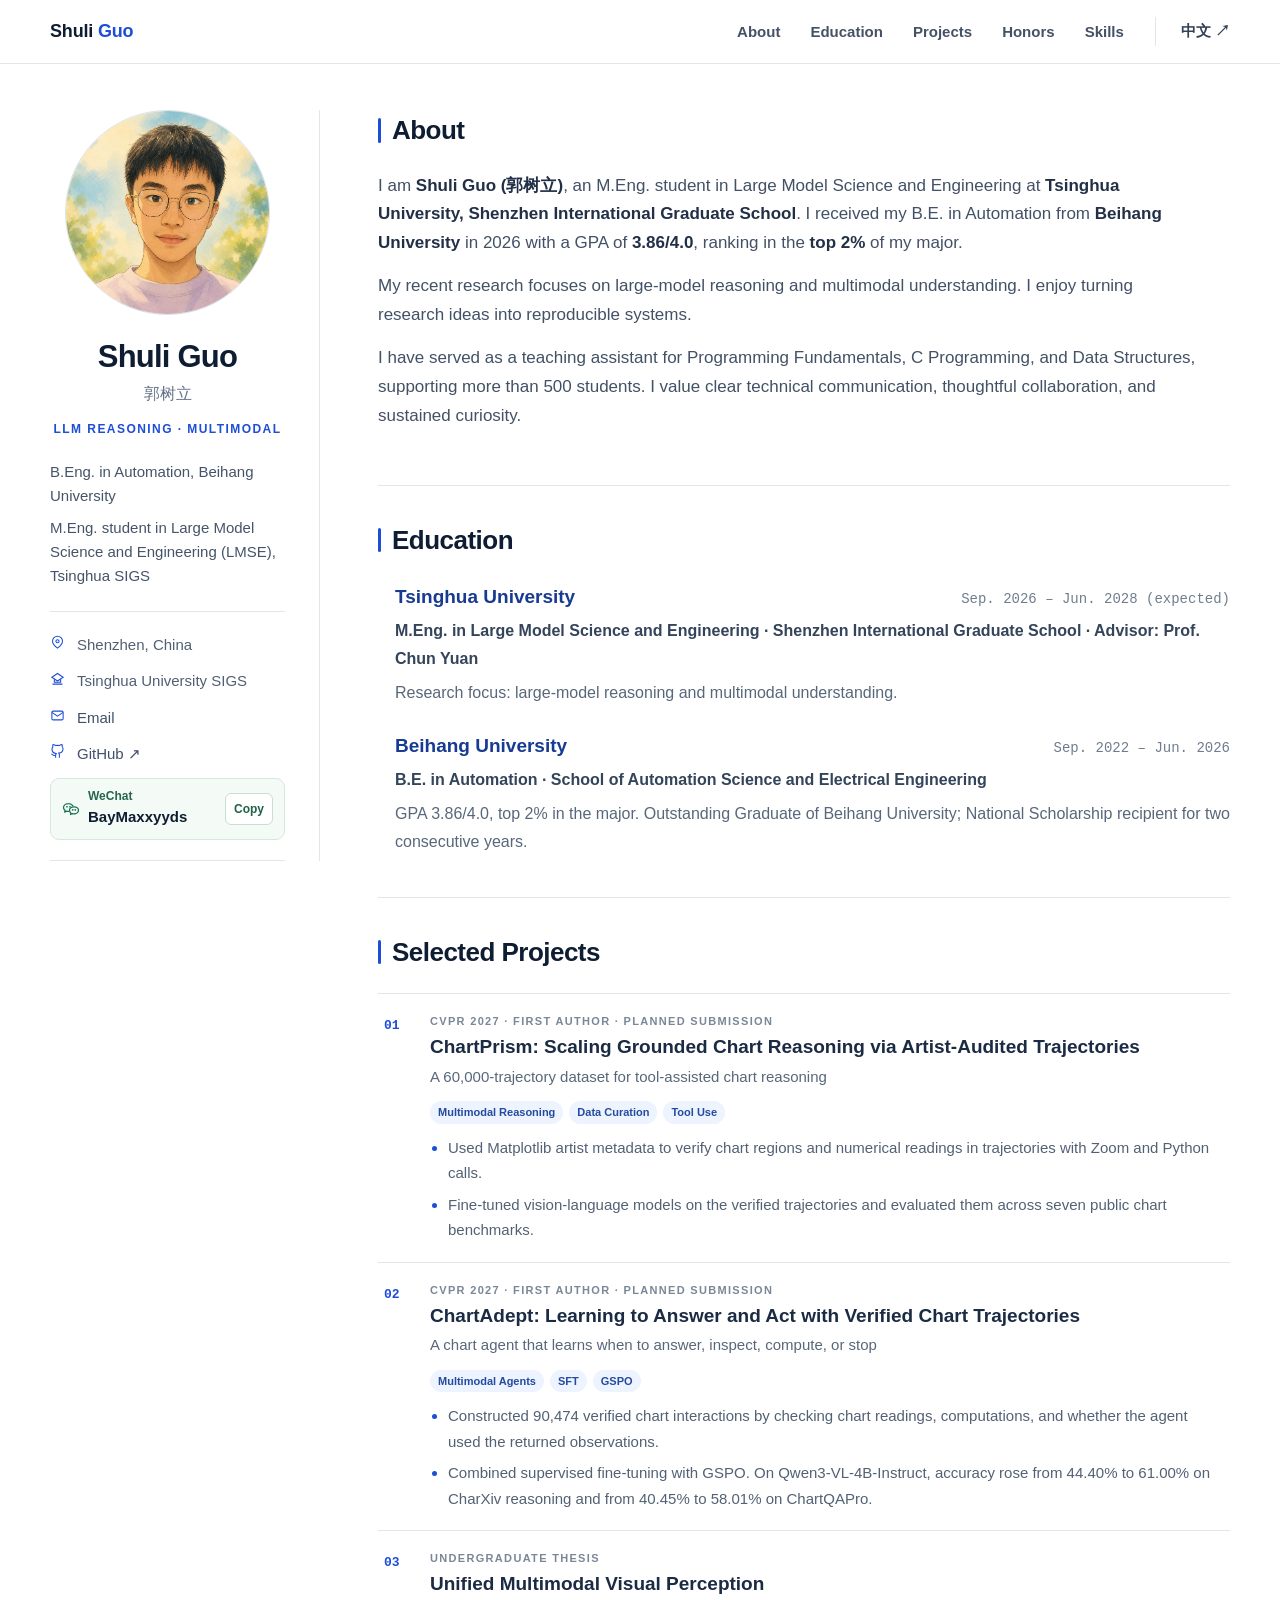
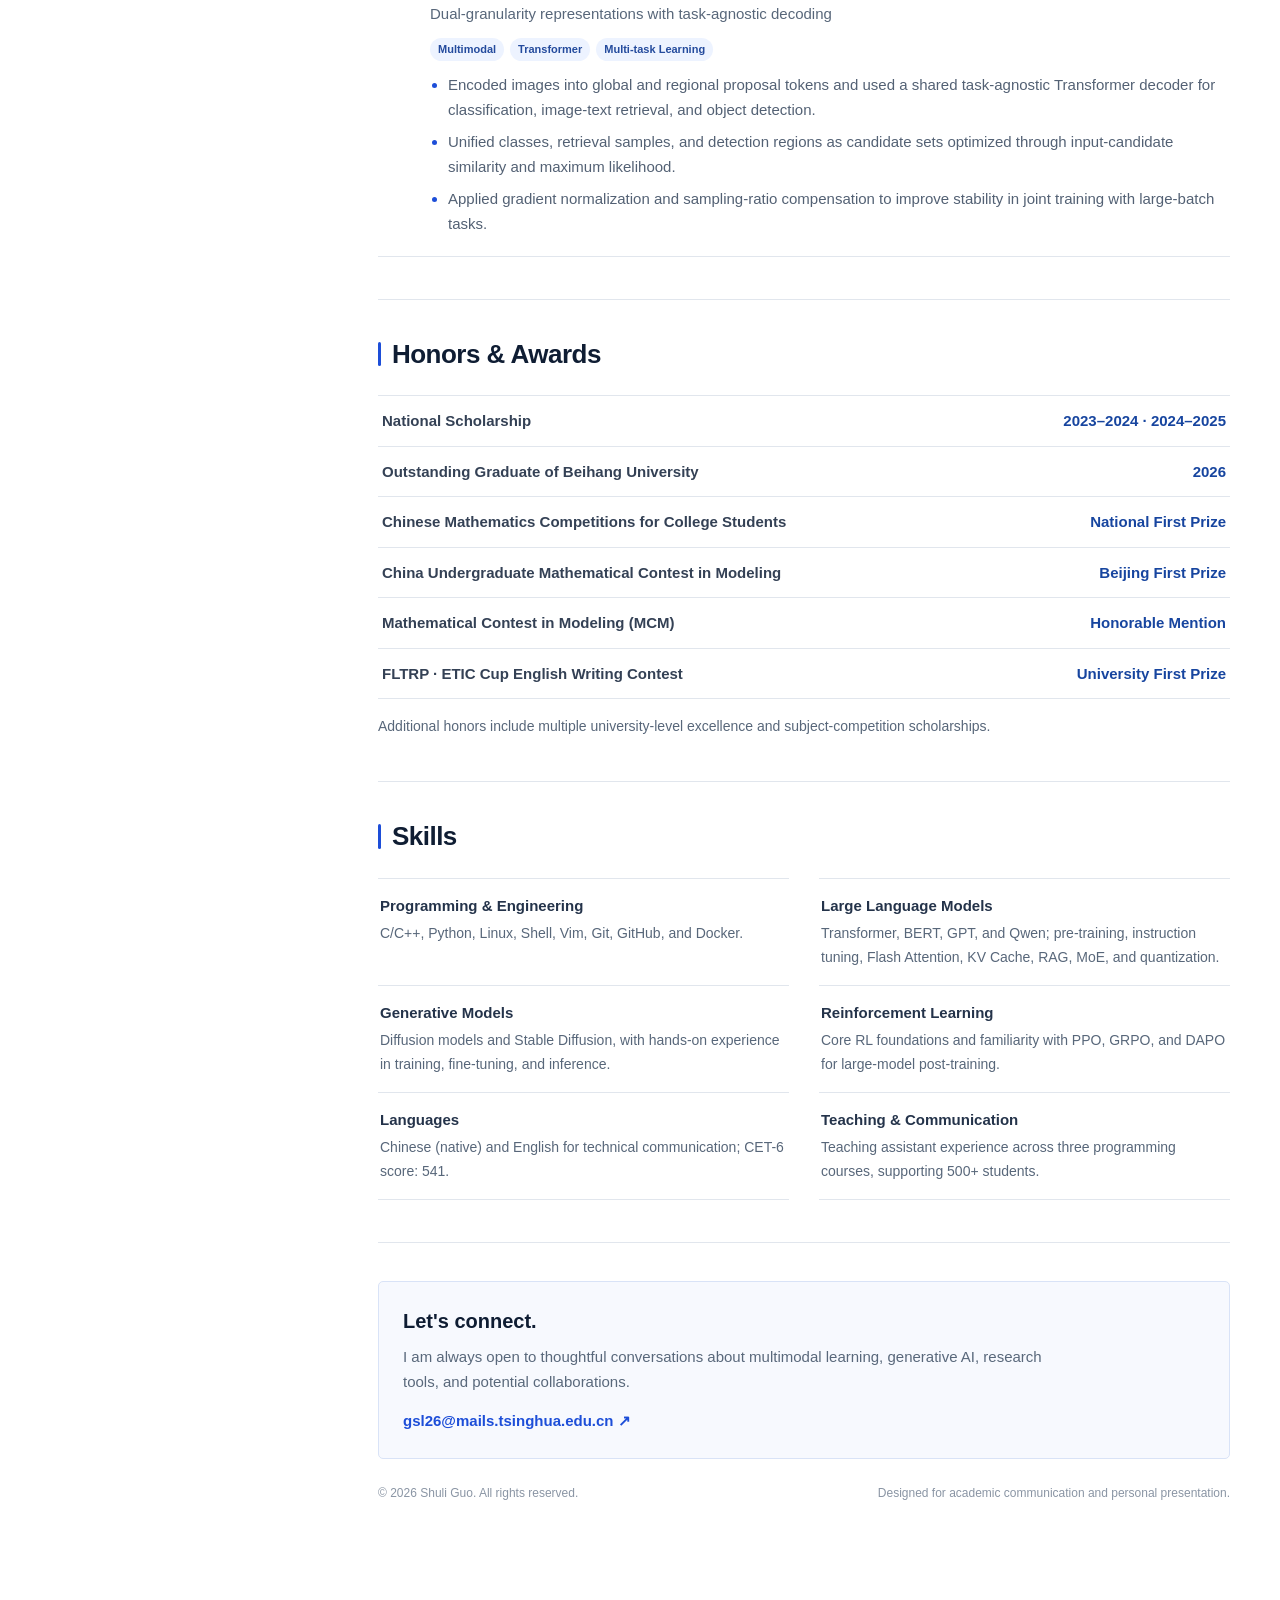
==== commit acb479cd: "Add WeChat contact to the bilingual profile" ====
--- a/site/index.html
+++ b/site/index.html
@@ -59,6 +59,21 @@
         <li>
           <svg viewBox="0 0 24 24" fill="none" stroke="currentColor"><path d="M15 22v-4a4.8 4.8 0 0 0-1-3.5c3.3-.4 6.8-1.6 6.8-7A5.4 5.4 0 0 0 19.4 4 5 5 0 0 0 19.3 1S18.2.6 15 2.5a13.4 13.4 0 0 0-6 0C5.8.6 4.7 1 4.7 1a5 5 0 0 0-.1 3.5 5.4 5.4 0 0 0-1.4 3.7c0 5.4 3.5 6.6 6.8 7A4.8 4.8 0 0 0 9 18v4"/><path d="M9 18c-4.5 1.4-5-2-7-2"/></svg>
           <a href="https://github.com/BaymaxTHU" target="_blank" rel="noreferrer">GitHub ↗</a>
+        </li>
+        <li class="wechat-contact">
+          <div class="wechat-account">
+            <svg viewBox="0 0 24 24" fill="none" stroke="currentColor" stroke-linecap="round" stroke-linejoin="round" aria-hidden="true">
+              <path d="M14.6 7.7a6.7 6.7 0 0 0-5.8-3C5.1 4.7 2 7 2 10c0 1.5.8 2.9 2.1 3.8l-.6 2.4 2.8-1.5a9 9 0 0 0 2.5.4"/>
+              <path d="M22 13.8c0 2.6-2.7 4.7-6 4.7-.8 0-1.6-.1-2.3-.4l-2.4 1.3.5-2.1a4.3 4.3 0 0 1-1.8-3.5c0-2.6 2.7-4.7 6-4.7s6 2.1 6 4.7Z"/>
+              <path d="M6.6 9h.1m3.9 0h.1m3.5 4.1h.1m3.3 0h.1" stroke-width="2.3"/>
+            </svg>
+            <div>
+              <span class="wechat-label">WeChat</span>
+              <span class="wechat-id">BayMaxxyyds</span>
+            </div>
+            <button class="wechat-copy" type="button" aria-label="Copy WeChat ID" hidden>Copy</button>
+          </div>
+          <span class="wechat-status" role="status" data-copied="WeChat ID copied" data-fallback="WeChat ID selected. Copy it manually."></span>
         </li>
       </ul>
     </aside>
@@ -176,5 +191,6 @@
       </section>
     </article>
   </main>
+  <script src="assets/js/wechat.js" defer></script>
 </body>
 </html>
--- a/site/assets/css/main.css
+++ b/site/assets/css/main.css
@@ -124,6 +124,40 @@
 .profile-meta li { display: grid; grid-template-columns: 18px 1fr; align-items: start; gap: 9px; color: #516075; font-size: 15px; }
 .profile-meta svg { width: 15px; height: 15px; margin-top: 3px; color: var(--accent); stroke-width: 1.7; }
 .profile-meta a { color: #40506a; }
+.profile-meta .wechat-contact {
+  grid-column: 1 / -1;
+  grid-template-columns: minmax(0, 1fr);
+  gap: 0;
+  padding: 10px 11px;
+  border: 1px solid #d4e8dc;
+  border-radius: 9px;
+  background: #f4faf6;
+}
+.wechat-account {
+  display: grid;
+  grid-template-columns: 18px minmax(0, 1fr) auto;
+  align-items: center;
+  gap: 8px;
+}
+.wechat-account svg { width: 18px; height: 18px; margin: 0; color: #16754e; }
+.wechat-label { display: block; color: #27664d; font-size: 12px; font-weight: 700; line-height: 1.25; }
+.wechat-id { color: var(--heading); font-size: 15px; font-weight: 700; overflow-wrap: anywhere; }
+.wechat-copy {
+  min-height: 32px;
+  padding: 4px 8px;
+  border: 1px solid #cbded2;
+  border-radius: 6px;
+  background: var(--paper);
+  color: #226246;
+  font: inherit;
+  font-size: 12px;
+  font-weight: 700;
+  cursor: pointer;
+}
+.wechat-copy:hover { background: #e8f4eb; }
+.wechat-copy:focus-visible { outline: 2px solid #16754e; outline-offset: 2px; }
+.wechat-status { padding-left: 26px; color: #226246; font-size: 12px; }
+.wechat-status:not(:empty) { margin-top: 5px; }
 .content { min-width: 0; padding-top: 4px; }
 .anchor { scroll-margin-top: calc(var(--nav-height) + 24px); }
 .intro { padding: 0 0 40px; }
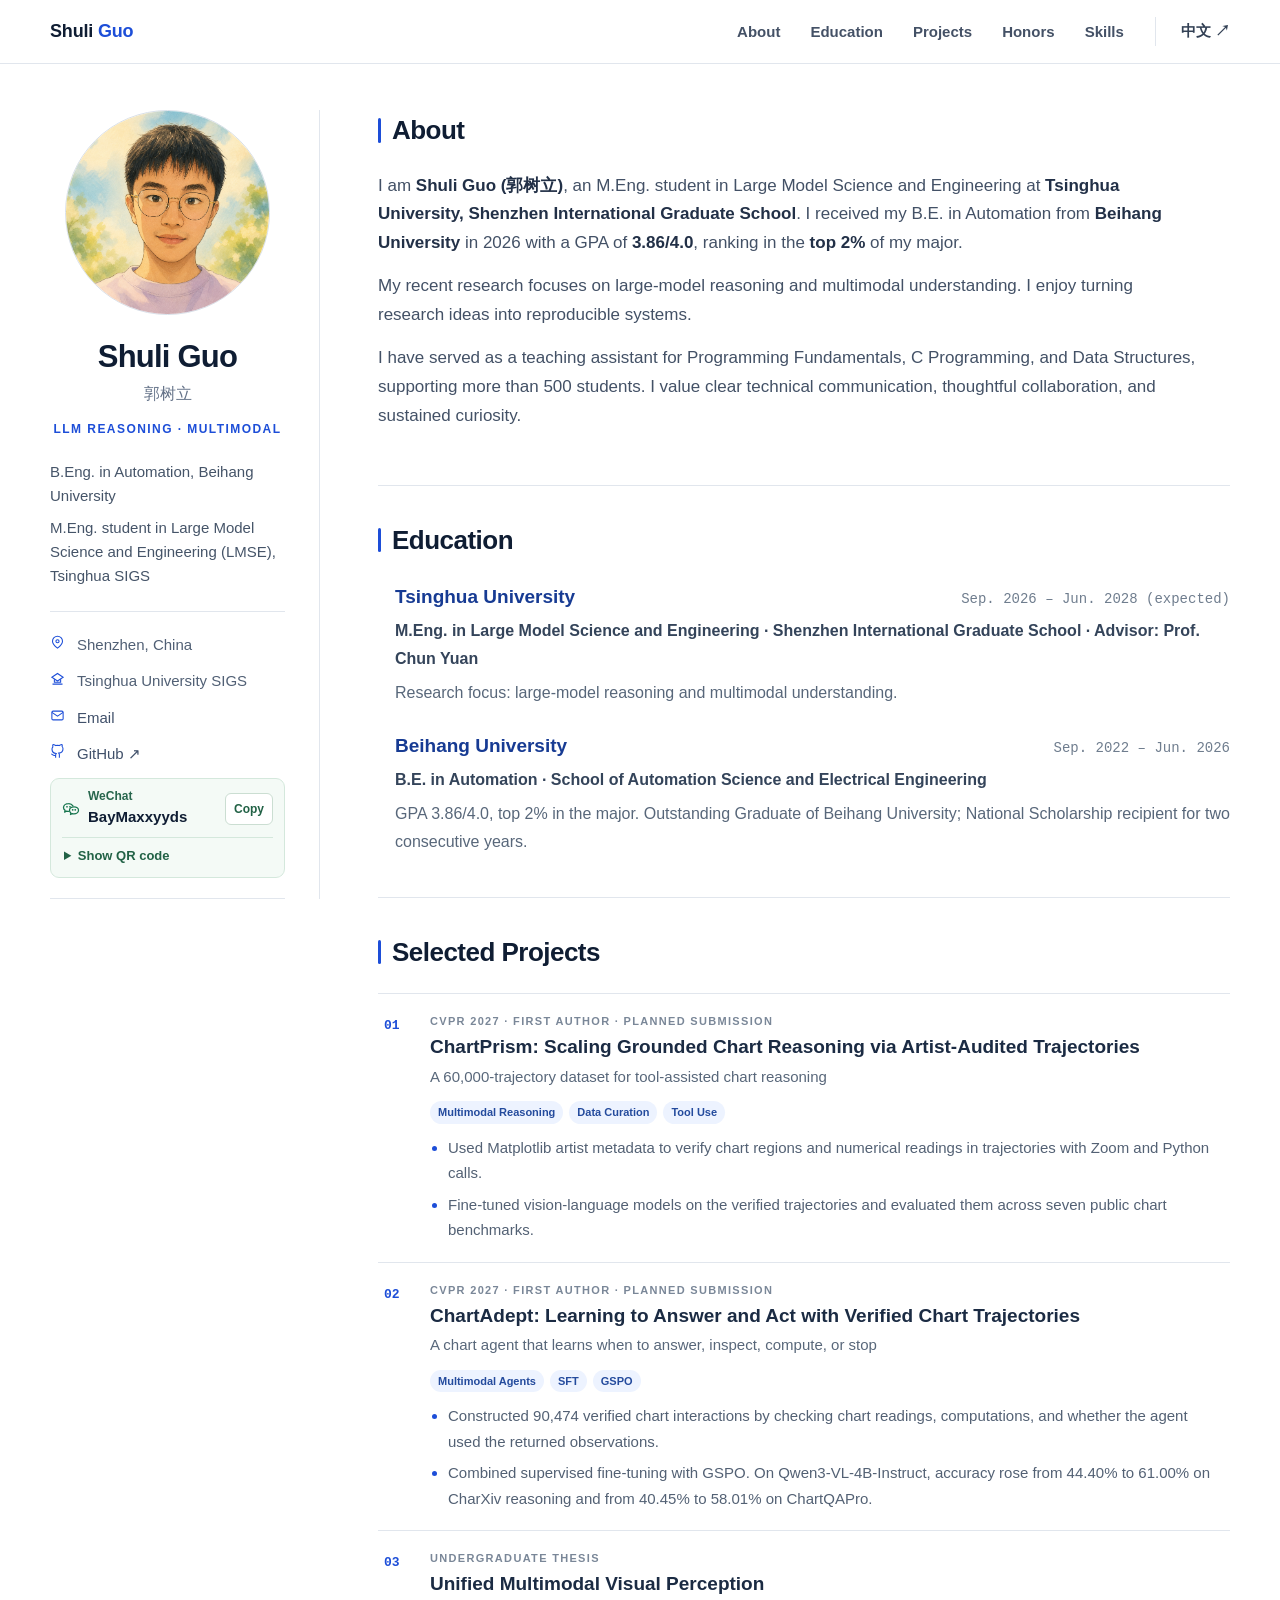
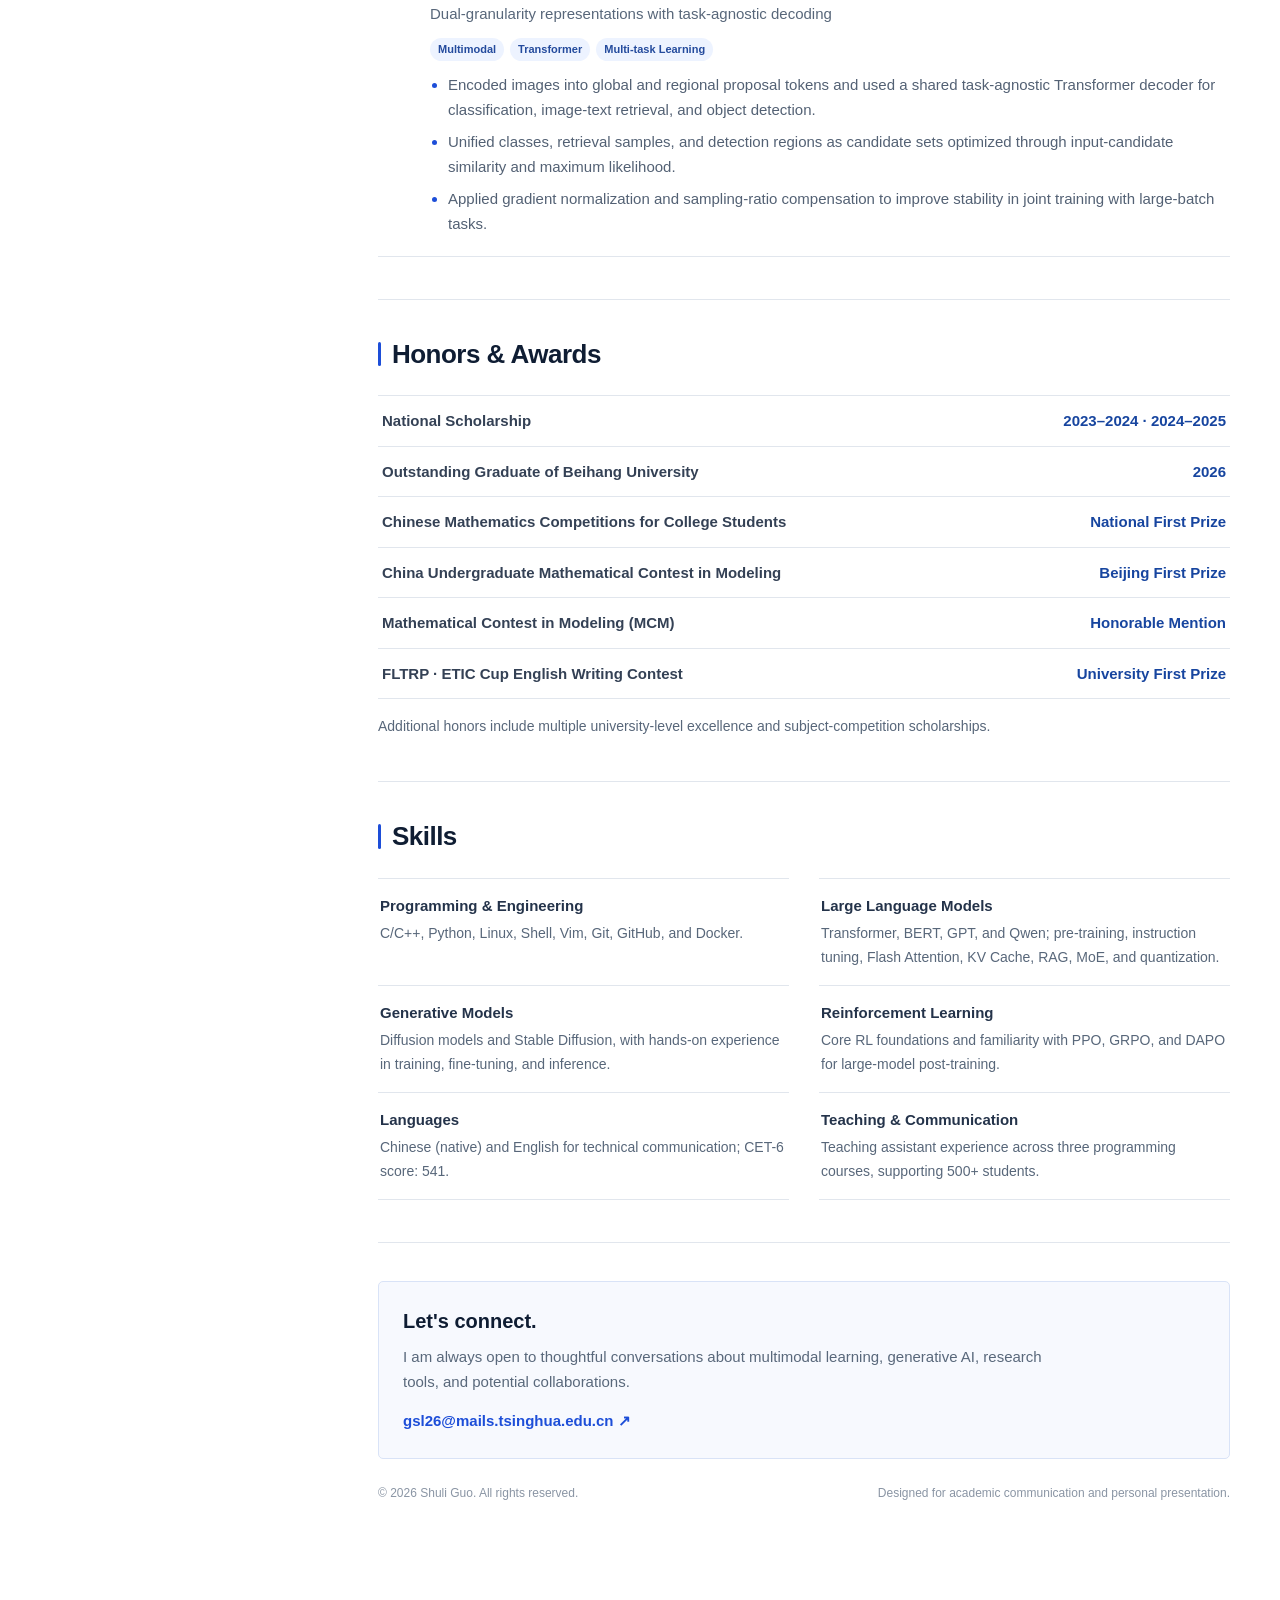
==== commit fd930a1c: "Show the original WeChat QR code in the contact card" ====
--- a/site/index.html
+++ b/site/index.html
@@ -74,6 +74,12 @@
             <button class="wechat-copy" type="button" aria-label="Copy WeChat ID" hidden>Copy</button>
           </div>
           <span class="wechat-status" role="status" data-copied="WeChat ID copied" data-fallback="WeChat ID selected. Copy it manually."></span>
+          <details class="wechat-qr">
+            <summary>Show QR code</summary>
+            <a href="assets/img/wechat-qr.png">
+              <img src="assets/img/wechat-qr.png" alt="WeChat QR code for BayMaxxyyds" width="736" height="736" loading="lazy">
+            </a>
+          </details>
         </li>
       </ul>
     </aside>
--- a/site/assets/css/main.css
+++ b/site/assets/css/main.css
@@ -158,6 +158,28 @@
 .wechat-copy:focus-visible { outline: 2px solid #16754e; outline-offset: 2px; }
 .wechat-status { padding-left: 26px; color: #226246; font-size: 12px; }
 .wechat-status:not(:empty) { margin-top: 5px; }
+.wechat-qr { margin-top: 8px; border-top: 1px solid #d4e8dc; }
+.wechat-qr summary {
+  padding: 7px 0 0 2px;
+  color: #226246;
+  font-size: 13px;
+  font-weight: 700;
+  cursor: pointer;
+}
+.wechat-qr summary:hover { color: #124530; }
+.wechat-qr a {
+  display: block;
+  width: min(100%, 240px);
+  margin: 8px auto 0;
+}
+.wechat-qr img {
+  display: block;
+  width: 100%;
+  height: auto;
+  border: 1px solid #d4e8dc;
+  border-radius: 7px;
+}
+.wechat-qr :focus-visible { outline: 2px solid #16754e; outline-offset: 2px; }
 .content { min-width: 0; padding-top: 4px; }
 .anchor { scroll-margin-top: calc(var(--nav-height) + 24px); }
 .intro { padding: 0 0 40px; }
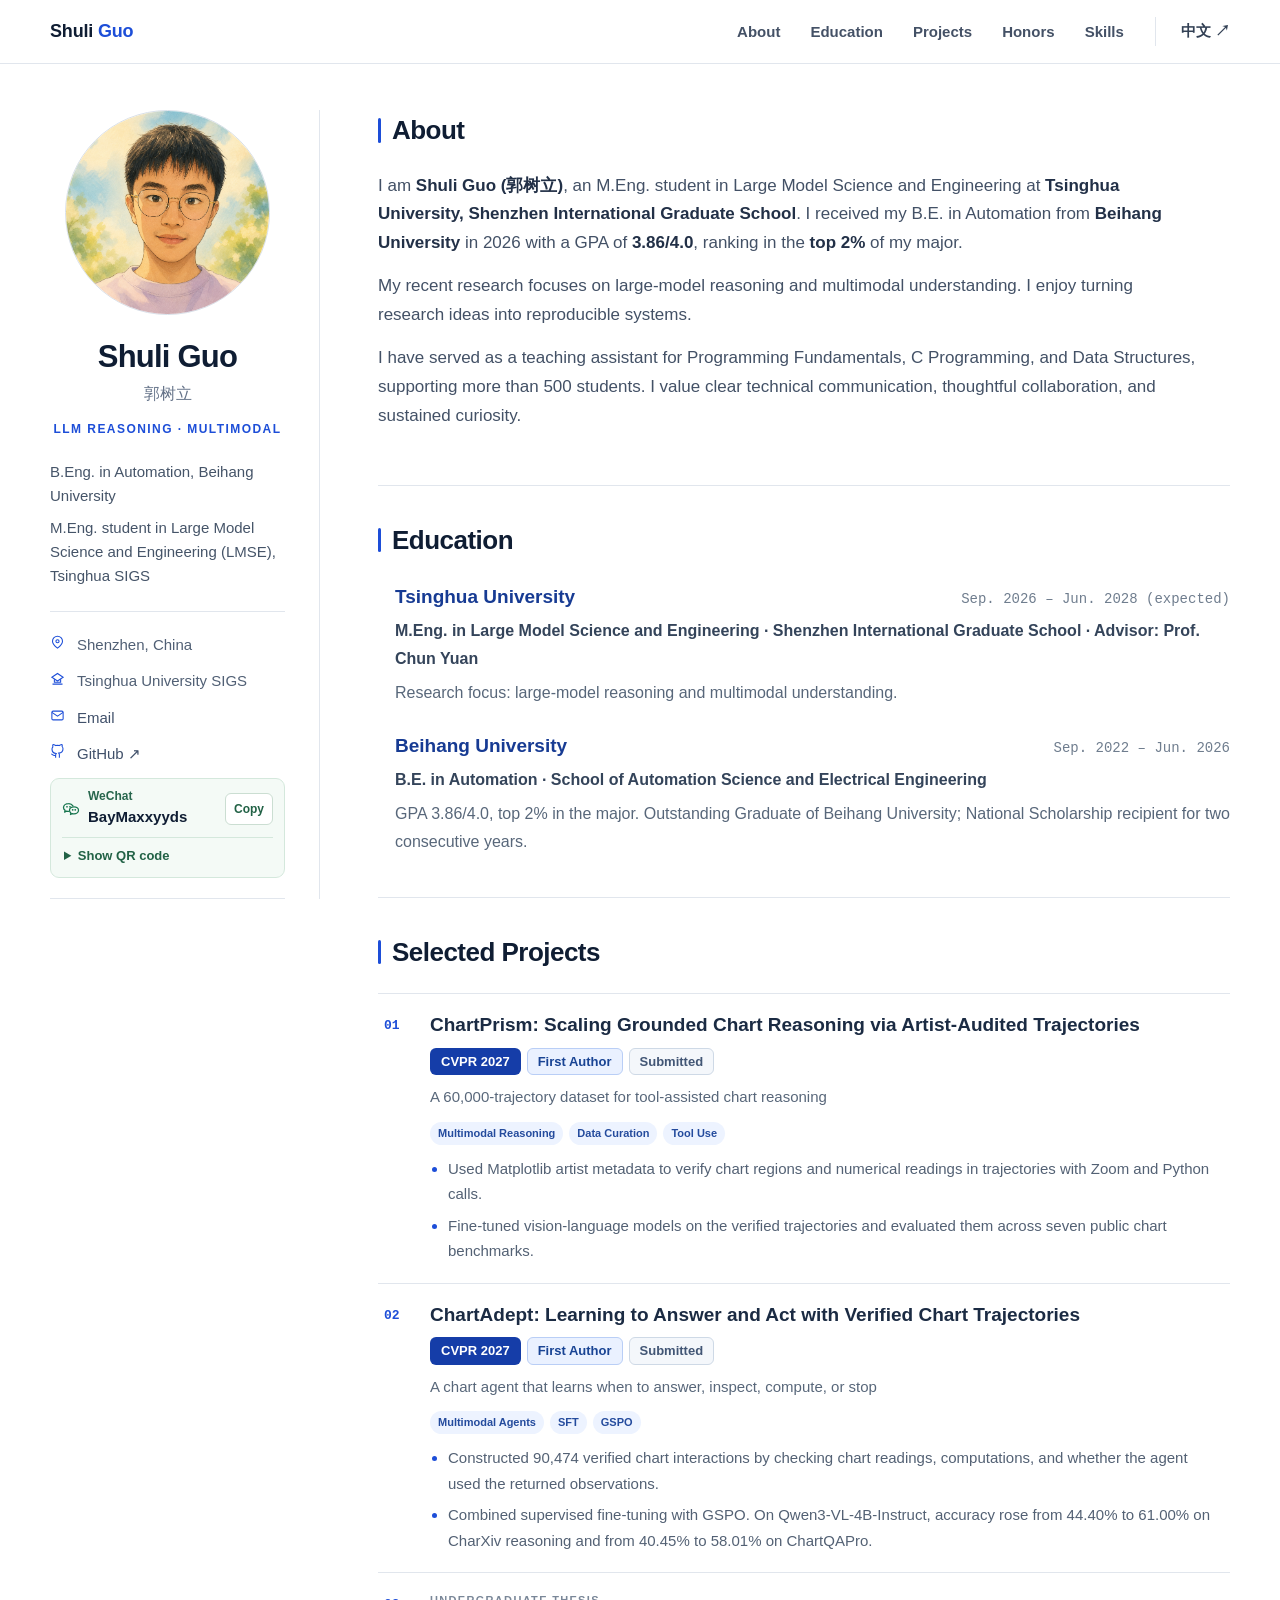
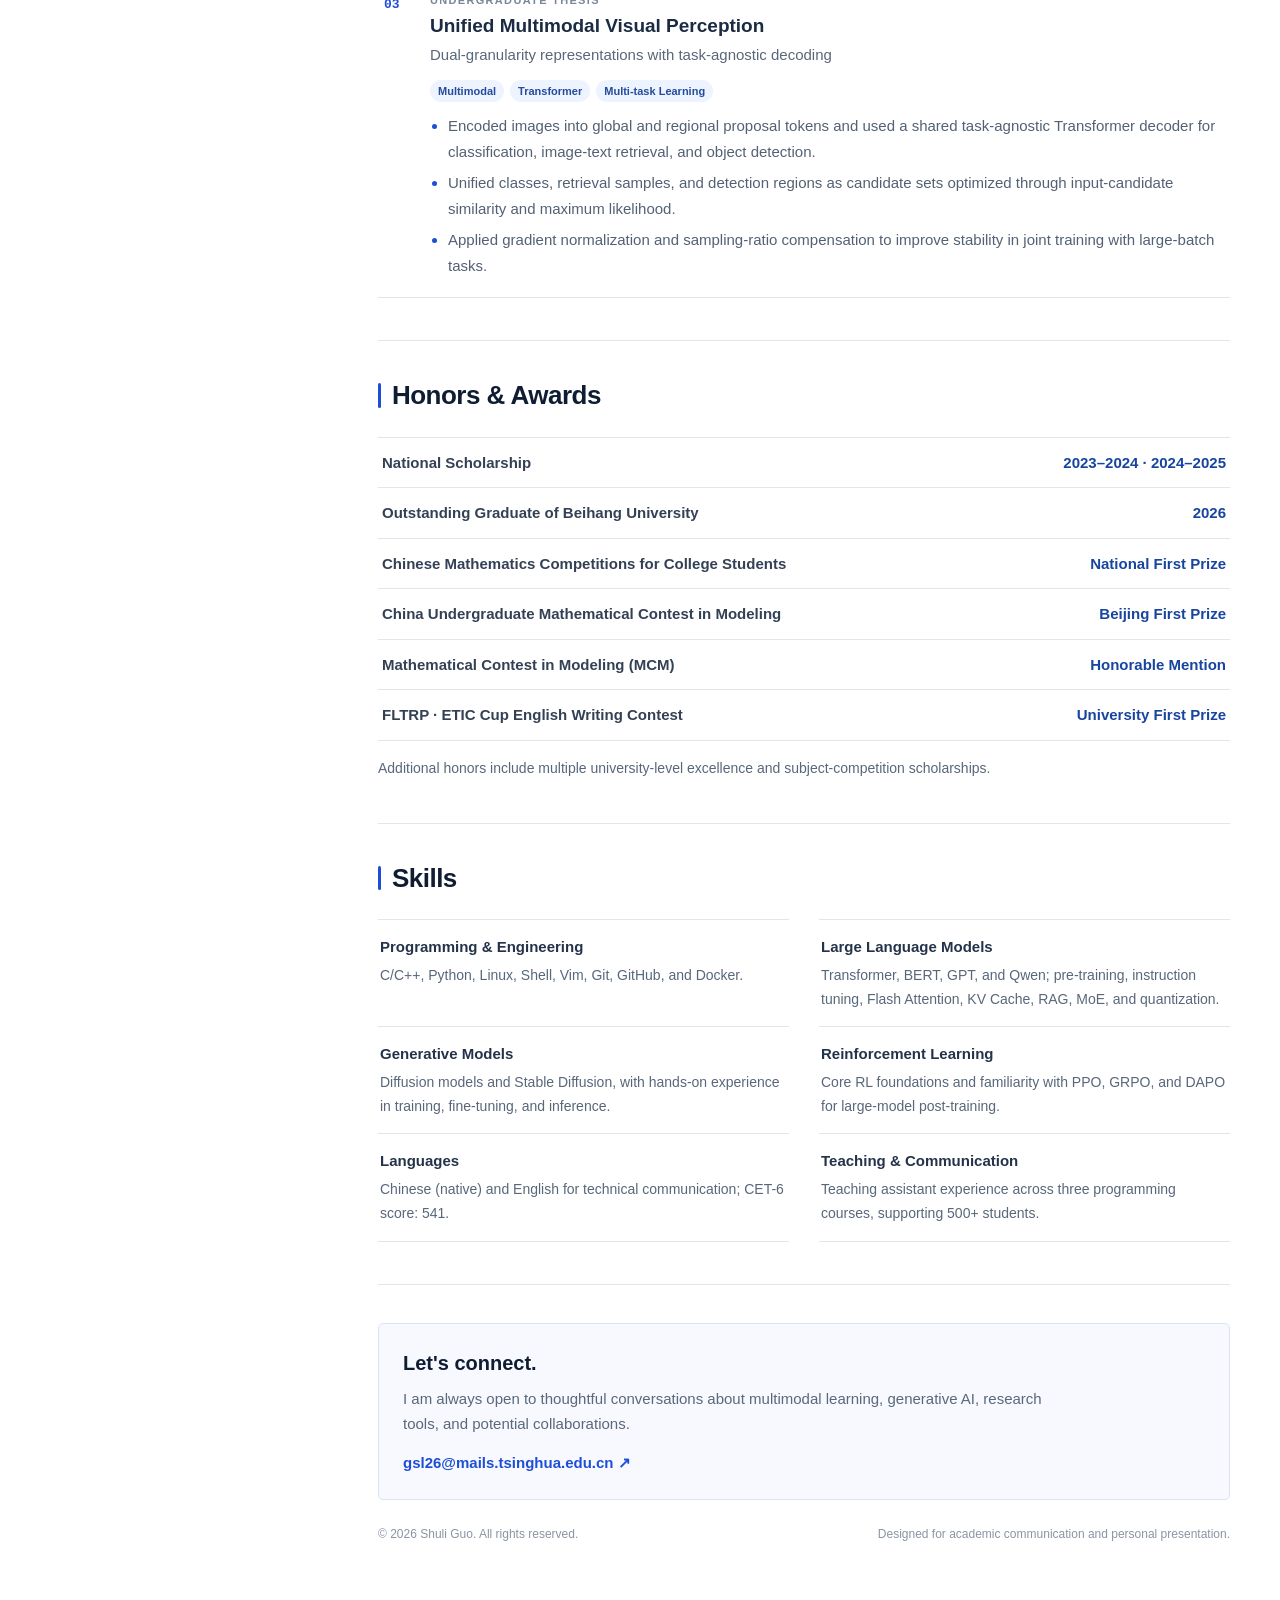
==== commit a74dd0ac: "Highlight CVPR submission and first authorship" ====
--- a/site/index.html
+++ b/site/index.html
@@ -13,7 +13,7 @@
   <meta property="og:description" content="Large Language Models · Generative AI · Multimodal Perception">
   <meta property="og:url" content="https://baymaxthu.github.io/">
   <meta property="og:image" content="https://baymaxthu.github.io/assets/img/og.png">
-  <link rel="stylesheet" href="assets/css/main.css">
+  <link rel="stylesheet" href="assets/css/main.css?v=publication-status">
 </head>
 <body>
   <header class="masthead">
@@ -120,8 +120,12 @@
           <article class="project">
             <div class="project-index">01</div>
             <div class="project-body">
-              <p class="project-label">CVPR 2027 · First Author · Planned Submission</p>
               <h3>ChartPrism: Scaling Grounded Chart Reasoning via Artist-Audited Trajectories</h3>
+              <p class="publication-status">
+                <strong class="publication-venue">CVPR 2027</strong>
+                <strong class="publication-author">First Author</strong>
+                <span class="publication-stage">Submitted</span>
+              </p>
               <p class="project-subtitle">A 60,000-trajectory dataset for tool-assisted chart reasoning</p>
               <div class="project-tags"><span>Multimodal Reasoning</span><span>Data Curation</span><span>Tool Use</span></div>
               <ul>
@@ -134,8 +138,12 @@
           <article class="project">
             <div class="project-index">02</div>
             <div class="project-body">
-              <p class="project-label">CVPR 2027 · First Author · Planned Submission</p>
               <h3>ChartAdept: Learning to Answer and Act with Verified Chart Trajectories</h3>
+              <p class="publication-status">
+                <strong class="publication-venue">CVPR 2027</strong>
+                <strong class="publication-author">First Author</strong>
+                <span class="publication-stage">Submitted</span>
+              </p>
               <p class="project-subtitle">A chart agent that learns when to answer, inspect, compute, or stop</p>
               <div class="project-tags"><span>Multimodal Agents</span><span>SFT</span><span>GSPO</span></div>
               <ul>
--- a/site/assets/css/main.css
+++ b/site/assets/css/main.css
@@ -237,6 +237,24 @@
 .project-body { padding: 18px 12px 19px 0; }
 .project-label { margin: 0 0 3px; color: #7a8798; font-size: 11px; font-weight: 800; letter-spacing: .12em; text-transform: uppercase; }
 .project h3 { margin: 0; color: #1b2b43; font-size: 19px; font-weight: 700; line-height: 1.4; }
+.publication-status {
+  display: flex;
+  flex-wrap: wrap;
+  align-items: center;
+  gap: 6px;
+  margin: 9px 0;
+}
+.publication-status > * {
+  padding: 4px 10px;
+  border: 1px solid transparent;
+  border-radius: 6px;
+  font-size: 13px;
+  font-weight: 750;
+  line-height: 1.35;
+}
+.publication-venue { background: var(--accent-dark); color: var(--paper); }
+.publication-author { border-color: #b9cef6; background: #eaf1ff; color: #194494; }
+.publication-stage { border-color: #ced9e6; background: #f4f7fb; color: #425675; }
 .project-subtitle { margin: 3px 0 12px; color: var(--muted); font-size: 15px; }
 .project-tags { display: flex; flex-wrap: wrap; gap: 6px; margin-bottom: 11px; }
 .project-tags span { padding: 2px 8px; border-radius: 99px; background: #edf3ff; color: #244b9d; font-size: 11px; font-weight: 650; }
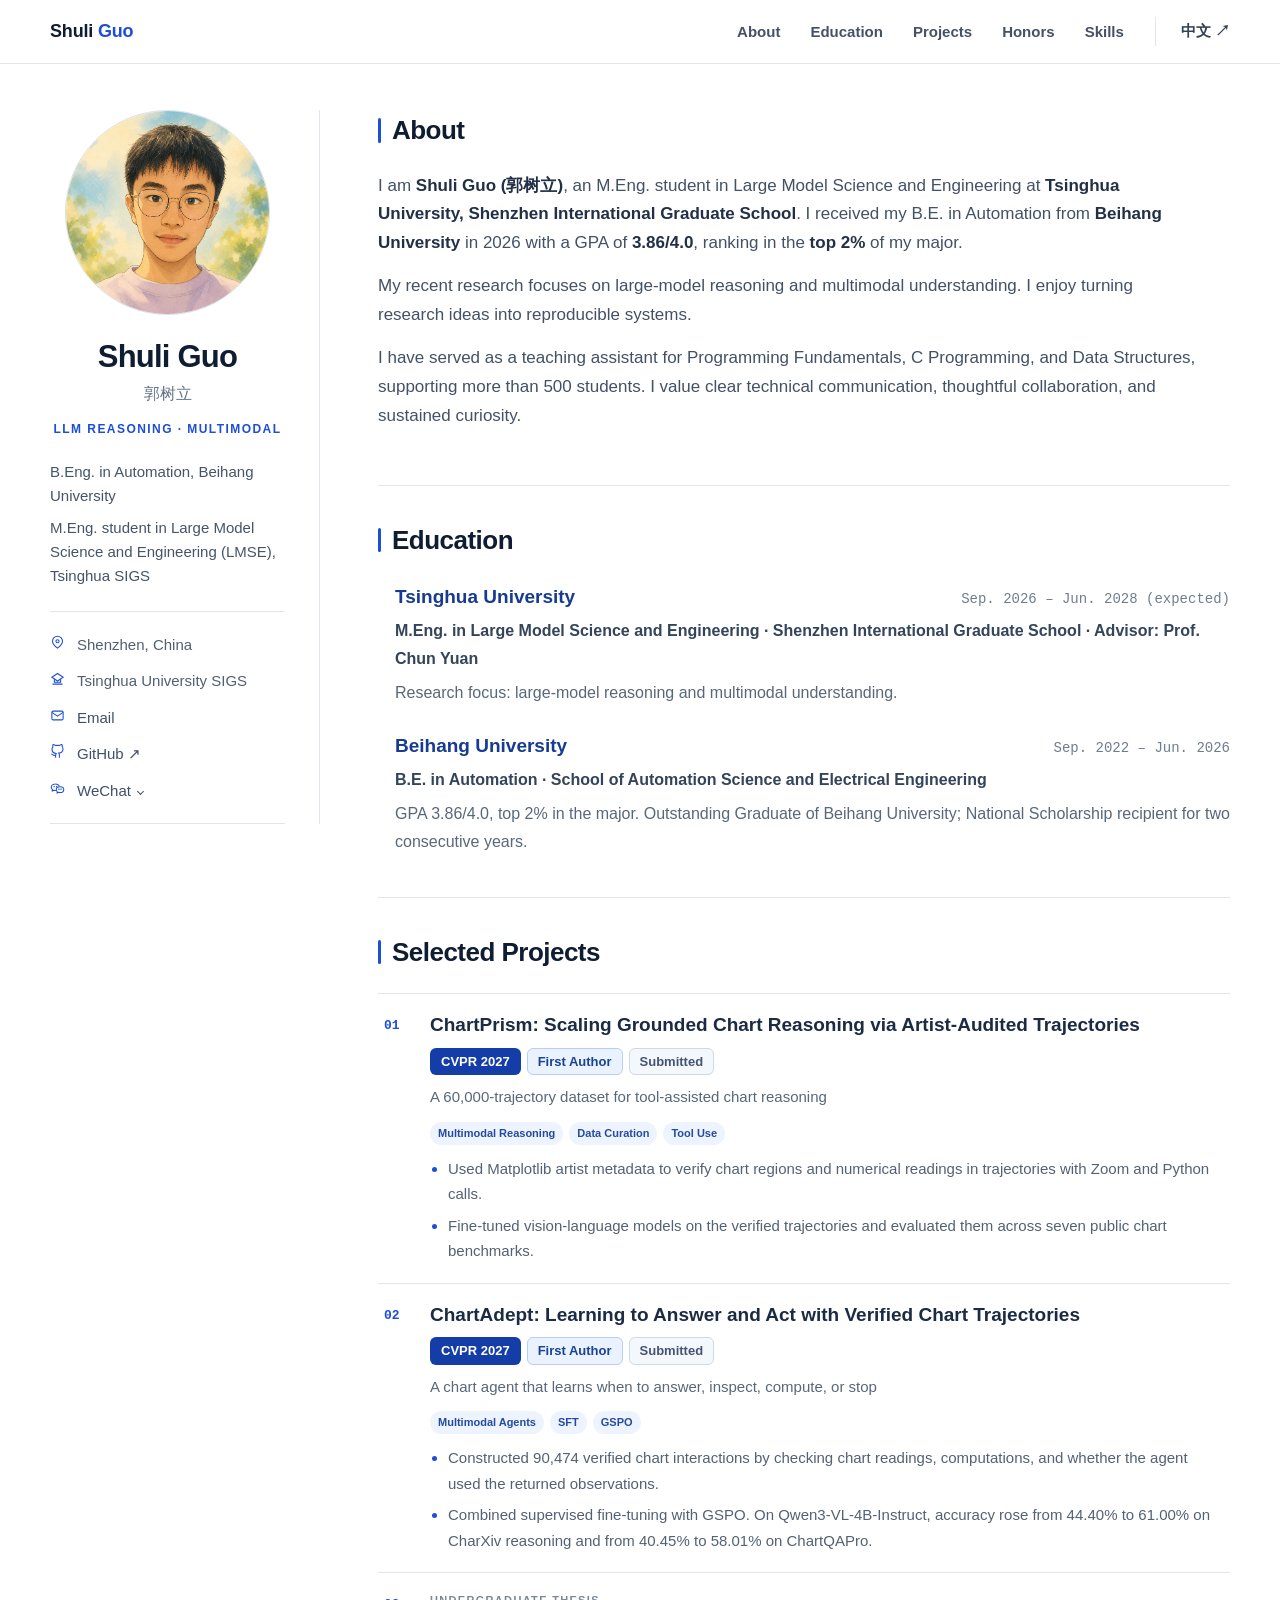
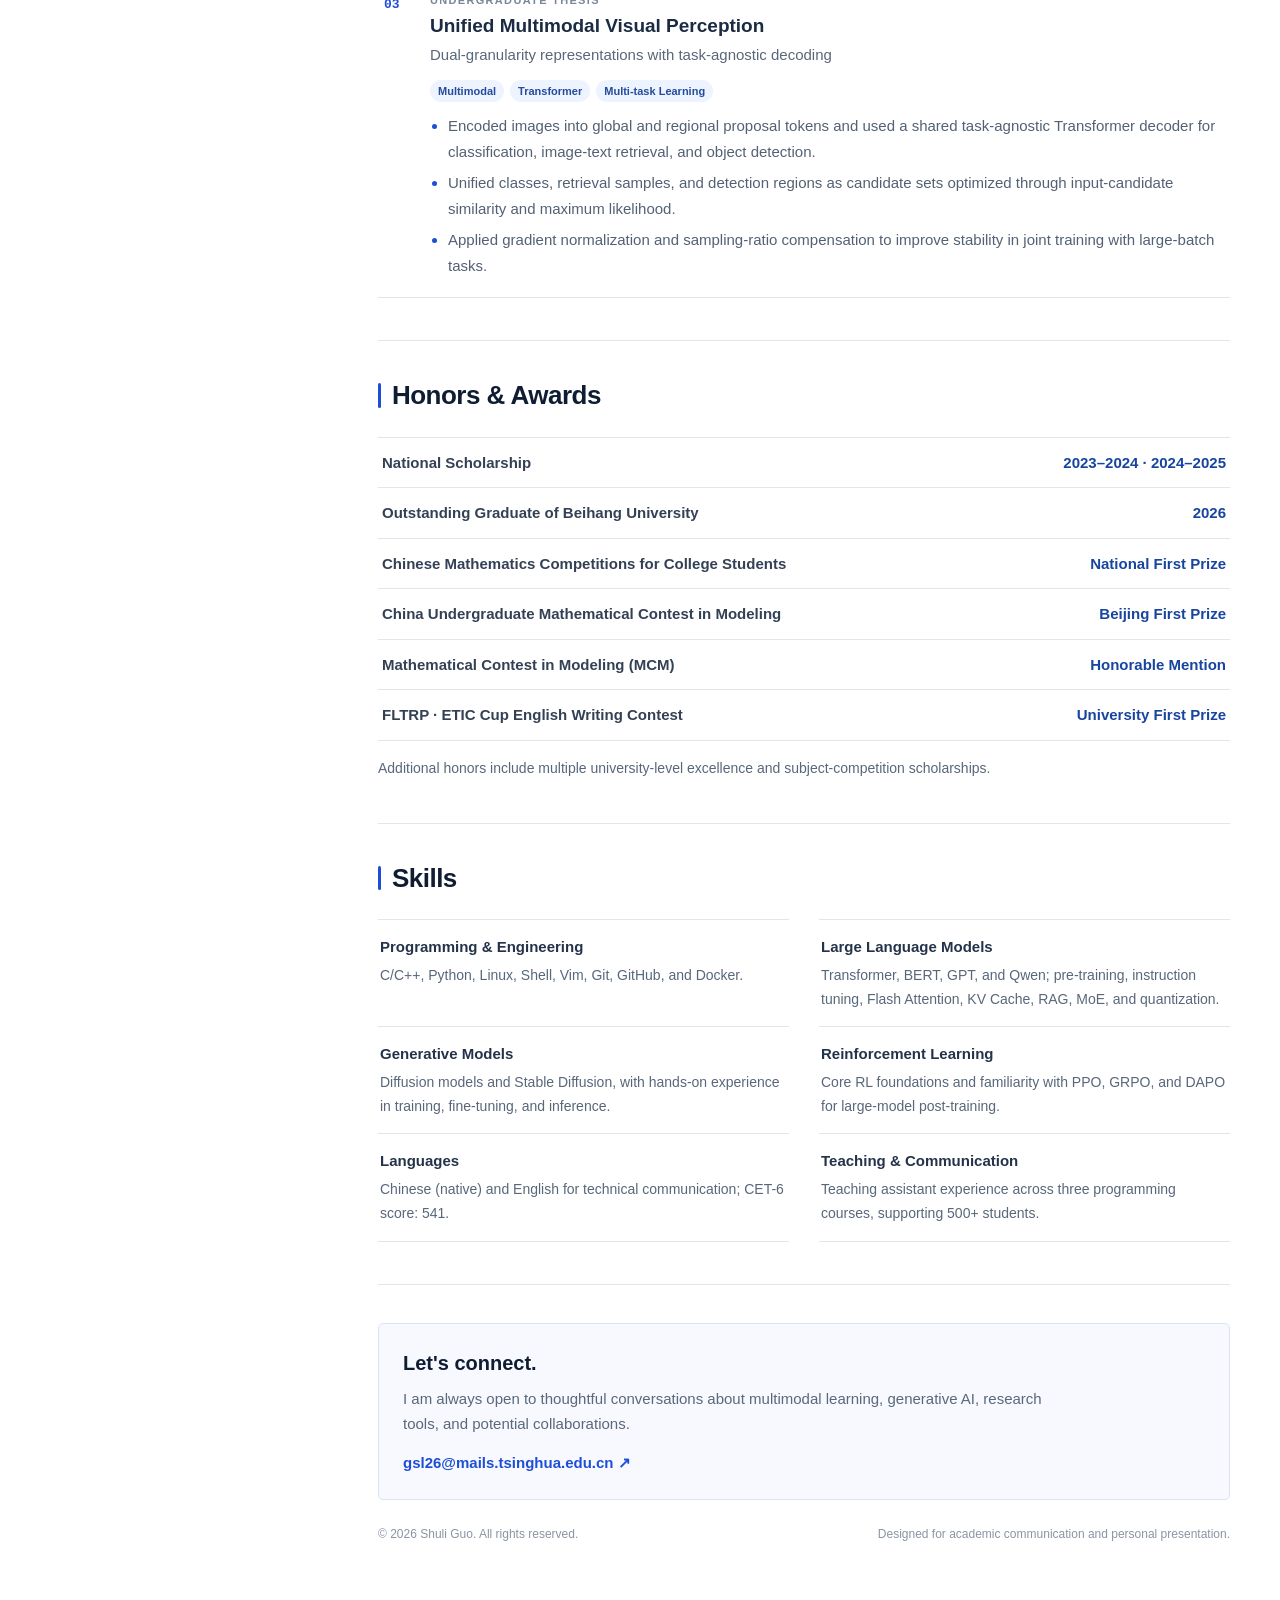
==== commit 548eac3f: "Match WeChat entry to sidebar contact links" ====
--- a/site/index.html
+++ b/site/index.html
@@ -13,7 +13,7 @@
   <meta property="og:description" content="Large Language Models · Generative AI · Multimodal Perception">
   <meta property="og:url" content="https://baymaxthu.github.io/">
   <meta property="og:image" content="https://baymaxthu.github.io/assets/img/og.png">
-  <link rel="stylesheet" href="assets/css/main.css?v=publication-status">
+  <link rel="stylesheet" href="assets/css/main.css?v=contact-details">
 </head>
 <body>
   <header class="masthead">
@@ -61,22 +61,19 @@
           <a href="https://github.com/BaymaxTHU" target="_blank" rel="noreferrer">GitHub ↗</a>
         </li>
         <li class="wechat-contact">
-          <div class="wechat-account">
-            <svg viewBox="0 0 24 24" fill="none" stroke="currentColor" stroke-linecap="round" stroke-linejoin="round" aria-hidden="true">
-              <path d="M14.6 7.7a6.7 6.7 0 0 0-5.8-3C5.1 4.7 2 7 2 10c0 1.5.8 2.9 2.1 3.8l-.6 2.4 2.8-1.5a9 9 0 0 0 2.5.4"/>
-              <path d="M22 13.8c0 2.6-2.7 4.7-6 4.7-.8 0-1.6-.1-2.3-.4l-2.4 1.3.5-2.1a4.3 4.3 0 0 1-1.8-3.5c0-2.6 2.7-4.7 6-4.7s6 2.1 6 4.7Z"/>
-              <path d="M6.6 9h.1m3.9 0h.1m3.5 4.1h.1m3.3 0h.1" stroke-width="2.3"/>
-            </svg>
-            <div>
-              <span class="wechat-label">WeChat</span>
+          <svg viewBox="0 0 24 24" fill="none" stroke="currentColor" stroke-linecap="round" stroke-linejoin="round" aria-hidden="true">
+            <path d="M14.6 7.7a6.7 6.7 0 0 0-5.8-3C5.1 4.7 2 7 2 10c0 1.5.8 2.9 2.1 3.8l-.6 2.4 2.8-1.5a9 9 0 0 0 2.5.4"/>
+            <path d="M22 13.8c0 2.6-2.7 4.7-6 4.7-.8 0-1.6-.1-2.3-.4l-2.4 1.3.5-2.1a4.3 4.3 0 0 1-1.8-3.5c0-2.6 2.7-4.7 6-4.7s6 2.1 6 4.7Z"/>
+            <path d="M6.6 9h.1m3.9 0h.1m3.5 4.1h.1m3.3 0h.1" stroke-width="2.3"/>
+          </svg>
+          <details class="wechat-details">
+            <summary>WeChat</summary>
+            <div class="wechat-account">
               <span class="wechat-id">BayMaxxyyds</span>
-            </div>
-            <button class="wechat-copy" type="button" aria-label="Copy WeChat ID" hidden>Copy</button>
-          </div>
-          <span class="wechat-status" role="status" data-copied="WeChat ID copied" data-fallback="WeChat ID selected. Copy it manually."></span>
-          <details class="wechat-qr">
-            <summary>Show QR code</summary>
-            <a href="assets/img/wechat-qr.png">
+              <button class="wechat-copy" type="button" aria-label="Copy WeChat ID" hidden>Copy</button>
+            </div>
+            <span class="wechat-status" role="status" data-copied="WeChat ID copied" data-fallback="WeChat ID selected. Copy it manually."></span>
+            <a class="wechat-qr" href="assets/img/wechat-qr.png">
               <img src="assets/img/wechat-qr.png" alt="WeChat QR code for BayMaxxyyds" width="736" height="736" loading="lazy">
             </a>
           </details>
--- a/site/assets/css/main.css
+++ b/site/assets/css/main.css
@@ -123,63 +123,54 @@
 }
 .profile-meta li { display: grid; grid-template-columns: 18px 1fr; align-items: start; gap: 9px; color: #516075; font-size: 15px; }
 .profile-meta svg { width: 15px; height: 15px; margin-top: 3px; color: var(--accent); stroke-width: 1.7; }
-.profile-meta a { color: #40506a; }
-.profile-meta .wechat-contact {
-  grid-column: 1 / -1;
-  grid-template-columns: minmax(0, 1fr);
-  gap: 0;
-  padding: 10px 11px;
-  border: 1px solid #d4e8dc;
-  border-radius: 9px;
-  background: #f4faf6;
-}
+.profile-meta a, .wechat-details summary { color: #40506a; }
+.wechat-details { min-width: 0; }
+.wechat-details summary {
+  width: fit-content;
+  list-style: none;
+  cursor: pointer;
+}
+.wechat-details summary::-webkit-details-marker { display: none; }
+.wechat-details summary::after {
+  display: inline-block;
+  margin-left: 7px;
+  border: solid currentColor;
+  border-width: 0 1px 1px 0;
+  padding: 2px;
+  content: "";
+  transform: translateY(-2px) rotate(45deg);
+}
+.wechat-details[open] summary::after { transform: rotate(225deg); }
+.wechat-details summary:hover, .wechat-copy:hover { color: var(--accent); }
+.wechat-details :focus-visible { outline: 2px solid var(--accent); outline-offset: 2px; }
 .wechat-account {
-  display: grid;
-  grid-template-columns: 18px minmax(0, 1fr) auto;
+  display: flex;
+  flex-wrap: wrap;
   align-items: center;
-  gap: 8px;
-}
-.wechat-account svg { width: 18px; height: 18px; margin: 0; color: #16754e; }
-.wechat-label { display: block; color: #27664d; font-size: 12px; font-weight: 700; line-height: 1.25; }
-.wechat-id { color: var(--heading); font-size: 15px; font-weight: 700; overflow-wrap: anywhere; }
+  gap: 4px 8px;
+  margin-top: 6px;
+  font-size: 13px;
+}
+.wechat-id { overflow-wrap: anywhere; }
 .wechat-copy {
-  min-height: 32px;
-  padding: 4px 8px;
-  border: 1px solid #cbded2;
-  border-radius: 6px;
+  padding: 2px 6px;
+  border: 1px solid var(--line);
+  border-radius: 4px;
   background: var(--paper);
-  color: #226246;
+  color: inherit;
   font: inherit;
-  font-size: 12px;
-  font-weight: 700;
   cursor: pointer;
 }
-.wechat-copy:hover { background: #e8f4eb; }
-.wechat-copy:focus-visible { outline: 2px solid #16754e; outline-offset: 2px; }
-.wechat-status { padding-left: 26px; color: #226246; font-size: 12px; }
-.wechat-status:not(:empty) { margin-top: 5px; }
-.wechat-qr { margin-top: 8px; border-top: 1px solid #d4e8dc; }
-.wechat-qr summary {
-  padding: 7px 0 0 2px;
-  color: #226246;
-  font-size: 13px;
-  font-weight: 700;
-  cursor: pointer;
-}
-.wechat-qr summary:hover { color: #124530; }
-.wechat-qr a {
-  display: block;
-  width: min(100%, 240px);
-  margin: 8px auto 0;
-}
+.wechat-status:empty { display: none; }
+.wechat-status { display: block; margin-top: 4px; font-size: 12px; }
+.wechat-qr { display: block; width: min(100%, 190px); margin-top: 8px; }
 .wechat-qr img {
   display: block;
   width: 100%;
   height: auto;
-  border: 1px solid #d4e8dc;
-  border-radius: 7px;
-}
-.wechat-qr :focus-visible { outline: 2px solid #16754e; outline-offset: 2px; }
+  border: 1px solid var(--line);
+  border-radius: 4px;
+}
 .content { min-width: 0; padding-top: 4px; }
 .anchor { scroll-margin-top: calc(var(--nav-height) + 24px); }
 .intro { padding: 0 0 40px; }
@@ -308,6 +299,7 @@
   .profile .cn-name, .profile .keywords { margin-bottom: 3px; text-align: left; }
   .profile .bio { grid-column: 1 / -1; margin: 17px 0 0; }
   .profile-meta { grid-column: 1 / -1; grid-template-columns: repeat(2, 1fr); margin-top: 17px; }
+  .wechat-contact:has(.wechat-details[open]) { grid-column: 1 / -1; }
   .content { padding-top: 31px; }
   .intro { padding-bottom: 35px; }
   .section { padding: 34px 0 38px; }
